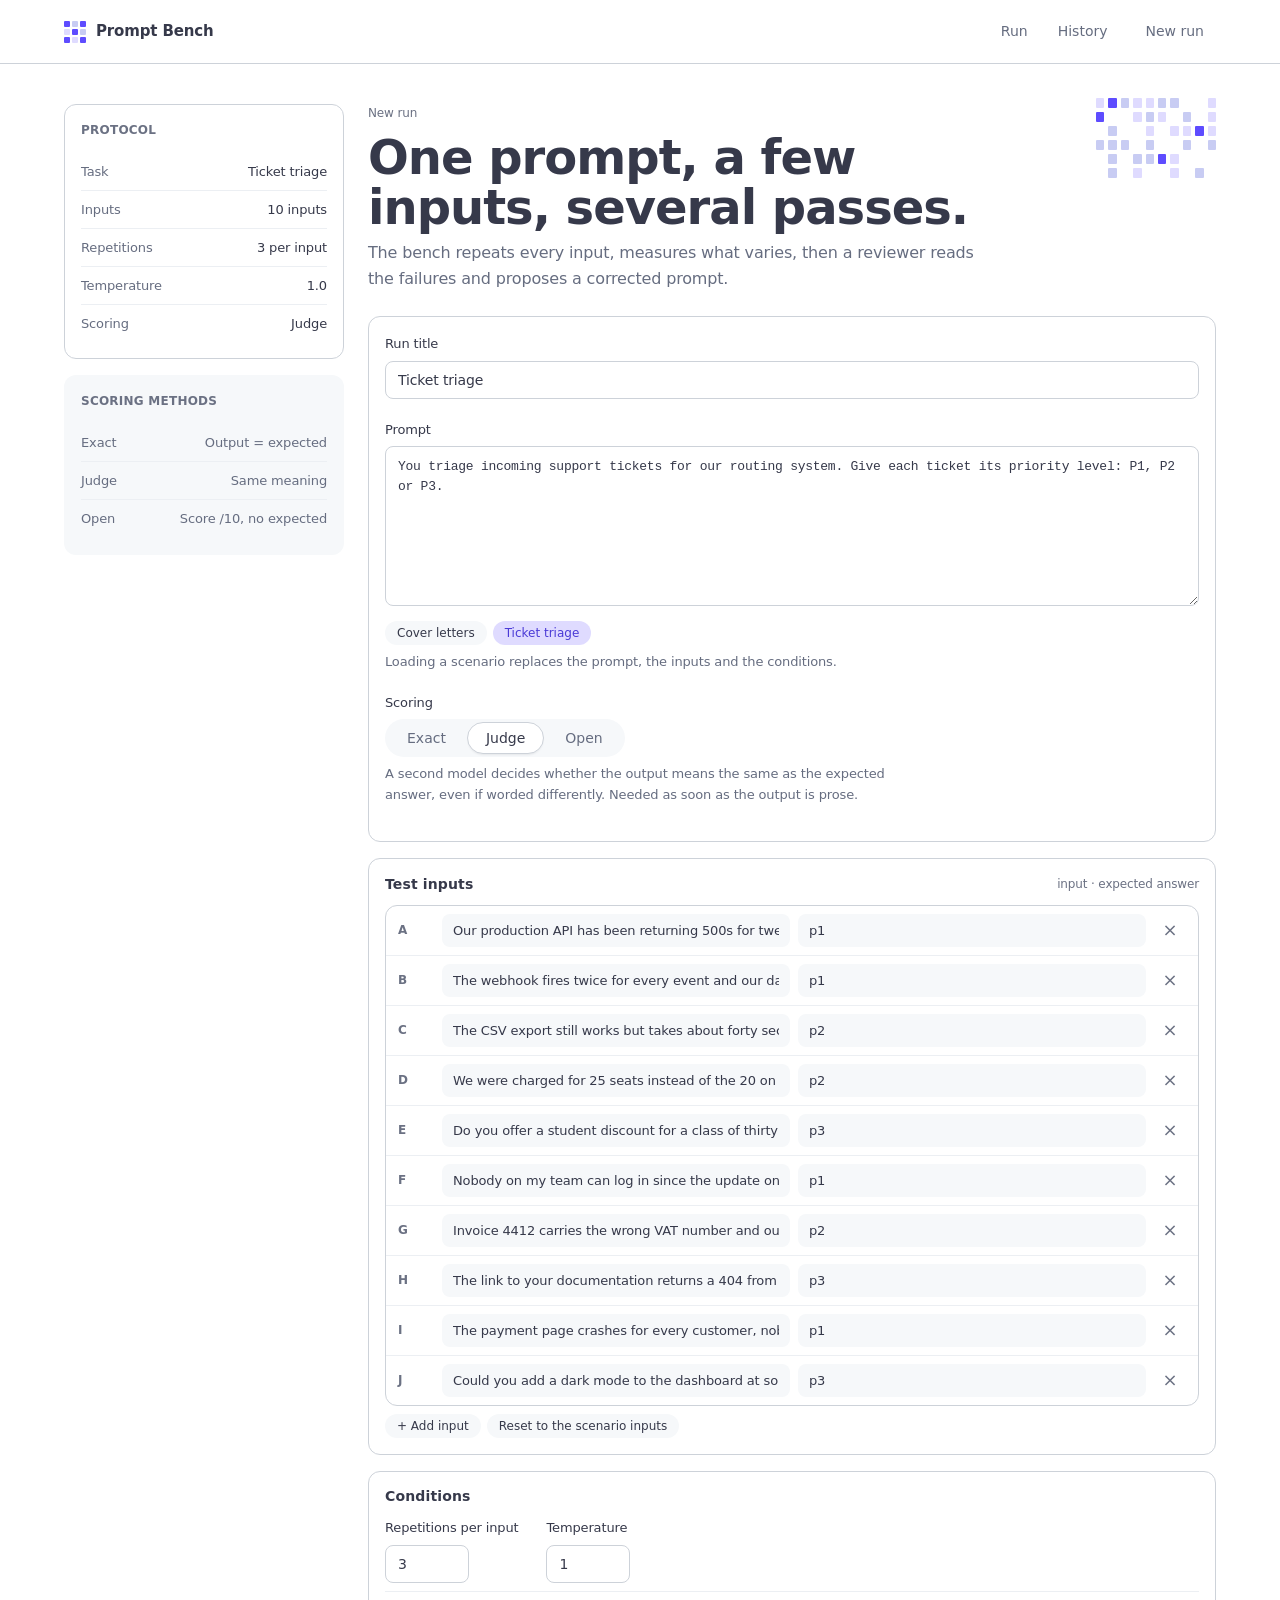
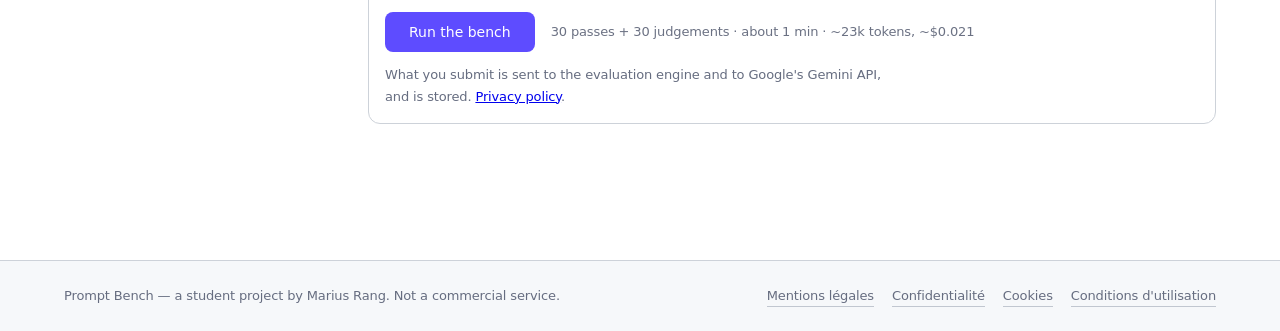
==== index.html @ 200b9bec "Add files via upload" ====
<!DOCTYPE html>
<html lang="en">
<head>
<meta charset="utf-8" />
<meta name="viewport" content="width=device-width, initial-scale=1" />
<title>Prompt Test Bench</title>
<meta name="description" content="A bench that runs one prompt over a test set, repeats every input, measures what varies, and proposes a corrected prompt." />
<style>
/* Polices auto-hebergees. Aucune requete vers un serveur tiers :
   charger une police depuis fonts.gstatic.com transmet l adresse IP
   du visiteur a Google, ce qui constitue un transfert de donnees
   personnelles sans base legale. Fichiers issus des paquets
   @fontsource (licence SIL Open Font License 1.1). */
@font-face{font-family:'Space Grotesk';font-style:normal;font-weight:500;font-display:swap;
  src:url('fonts/space-grotesk-latin-ext-500-normal.woff2') format('woff2');
  unicode-range:U+0100-02BA,U+02BD-02C5,U+02C7-02CC,U+02CE-02D7,U+02DD-02FF,U+0304,U+0308,U+0329,U+1D00-1DBF,U+1E00-1E9F,U+1EF2-1EFF,U+2020,U+20A0-20AB,U+20AD-20C0,U+2113,U+2C60-2C7F,U+A720-A7FF}
@font-face{font-family:'Space Grotesk';font-style:normal;font-weight:500;font-display:swap;
  src:url('fonts/space-grotesk-latin-500-normal.woff2') format('woff2');
  unicode-range:U+0000-00FF,U+0131,U+0152-0153,U+02BB-02BC,U+02C6,U+02DA,U+02DC,U+0304,U+0308,U+0329,U+2000-206F,U+20AC,U+2122,U+2191,U+2193,U+2212,U+2215,U+FEFF,U+FFFD}
@font-face{font-family:'Space Grotesk';font-style:normal;font-weight:600;font-display:swap;
  src:url('fonts/space-grotesk-latin-ext-600-normal.woff2') format('woff2');
  unicode-range:U+0100-02BA,U+02BD-02C5,U+02C7-02CC,U+02CE-02D7,U+02DD-02FF,U+0304,U+0308,U+0329,U+1D00-1DBF,U+1E00-1E9F,U+1EF2-1EFF,U+2020,U+20A0-20AB,U+20AD-20C0,U+2113,U+2C60-2C7F,U+A720-A7FF}
@font-face{font-family:'Space Grotesk';font-style:normal;font-weight:600;font-display:swap;
  src:url('fonts/space-grotesk-latin-600-normal.woff2') format('woff2');
  unicode-range:U+0000-00FF,U+0131,U+0152-0153,U+02BB-02BC,U+02C6,U+02DA,U+02DC,U+0304,U+0308,U+0329,U+2000-206F,U+20AC,U+2122,U+2191,U+2193,U+2212,U+2215,U+FEFF,U+FFFD}
@font-face{font-family:'Inter';font-style:normal;font-weight:400;font-display:swap;
  src:url('fonts/inter-latin-ext-400-normal.woff2') format('woff2');
  unicode-range:U+0100-02BA,U+02BD-02C5,U+02C7-02CC,U+02CE-02D7,U+02DD-02FF,U+0304,U+0308,U+0329,U+1D00-1DBF,U+1E00-1E9F,U+1EF2-1EFF,U+2020,U+20A0-20AB,U+20AD-20C0,U+2113,U+2C60-2C7F,U+A720-A7FF}
@font-face{font-family:'Inter';font-style:normal;font-weight:400;font-display:swap;
  src:url('fonts/inter-latin-400-normal.woff2') format('woff2');
  unicode-range:U+0000-00FF,U+0131,U+0152-0153,U+02BB-02BC,U+02C6,U+02DA,U+02DC,U+0304,U+0308,U+0329,U+2000-206F,U+20AC,U+2122,U+2191,U+2193,U+2212,U+2215,U+FEFF,U+FFFD}
@font-face{font-family:'Inter';font-style:normal;font-weight:500;font-display:swap;
  src:url('fonts/inter-latin-ext-500-normal.woff2') format('woff2');
  unicode-range:U+0100-02BA,U+02BD-02C5,U+02C7-02CC,U+02CE-02D7,U+02DD-02FF,U+0304,U+0308,U+0329,U+1D00-1DBF,U+1E00-1E9F,U+1EF2-1EFF,U+2020,U+20A0-20AB,U+20AD-20C0,U+2113,U+2C60-2C7F,U+A720-A7FF}
@font-face{font-family:'Inter';font-style:normal;font-weight:500;font-display:swap;
  src:url('fonts/inter-latin-500-normal.woff2') format('woff2');
  unicode-range:U+0000-00FF,U+0131,U+0152-0153,U+02BB-02BC,U+02C6,U+02DA,U+02DC,U+0304,U+0308,U+0329,U+2000-206F,U+20AC,U+2122,U+2191,U+2193,U+2212,U+2215,U+FEFF,U+FFFD}
@font-face{font-family:'Inter';font-style:normal;font-weight:600;font-display:swap;
  src:url('fonts/inter-latin-ext-600-normal.woff2') format('woff2');
  unicode-range:U+0100-02BA,U+02BD-02C5,U+02C7-02CC,U+02CE-02D7,U+02DD-02FF,U+0304,U+0308,U+0329,U+1D00-1DBF,U+1E00-1E9F,U+1EF2-1EFF,U+2020,U+20A0-20AB,U+20AD-20C0,U+2113,U+2C60-2C7F,U+A720-A7FF}
@font-face{font-family:'Inter';font-style:normal;font-weight:600;font-display:swap;
  src:url('fonts/inter-latin-600-normal.woff2') format('woff2');
  unicode-range:U+0000-00FF,U+0131,U+0152-0153,U+02BB-02BC,U+02C6,U+02DA,U+02DC,U+0304,U+0308,U+0329,U+2000-206F,U+20AC,U+2122,U+2191,U+2193,U+2212,U+2215,U+FEFF,U+FFFD}
@font-face{font-family:'IBM Plex Mono';font-style:normal;font-weight:400;font-display:swap;
  src:url('fonts/ibm-plex-mono-latin-ext-400-normal.woff2') format('woff2');
  unicode-range:U+0100-02BA,U+02BD-02C5,U+02C7-02CC,U+02CE-02D7,U+02DD-02FF,U+0304,U+0308,U+0329,U+1D00-1DBF,U+1E00-1E9F,U+1EF2-1EFF,U+2020,U+20A0-20AB,U+20AD-20C0,U+2113,U+2C60-2C7F,U+A720-A7FF}
@font-face{font-family:'IBM Plex Mono';font-style:normal;font-weight:400;font-display:swap;
  src:url('fonts/ibm-plex-mono-latin-400-normal.woff2') format('woff2');
  unicode-range:U+0000-00FF,U+0131,U+0152-0153,U+02BB-02BC,U+02C6,U+02DA,U+02DC,U+0304,U+0308,U+0329,U+2000-206F,U+20AC,U+2122,U+2191,U+2193,U+2212,U+2215,U+FEFF,U+FFFD}
@font-face{font-family:'IBM Plex Mono';font-style:normal;font-weight:500;font-display:swap;
  src:url('fonts/ibm-plex-mono-latin-ext-500-normal.woff2') format('woff2');
  unicode-range:U+0100-02BA,U+02BD-02C5,U+02C7-02CC,U+02CE-02D7,U+02DD-02FF,U+0304,U+0308,U+0329,U+1D00-1DBF,U+1E00-1E9F,U+1EF2-1EFF,U+2020,U+20A0-20AB,U+20AD-20C0,U+2113,U+2C60-2C7F,U+A720-A7FF}
@font-face{font-family:'IBM Plex Mono';font-style:normal;font-weight:500;font-display:swap;
  src:url('fonts/ibm-plex-mono-latin-500-normal.woff2') format('woff2');
  unicode-range:U+0000-00FF,U+0131,U+0152-0153,U+02BB-02BC,U+02C6,U+02DA,U+02DC,U+0304,U+0308,U+0329,U+2000-206F,U+20AC,U+2122,U+2191,U+2193,U+2212,U+2215,U+FEFF,U+FFFD}

:root{
  --canvas:#ffffff; --cloud:#f6f8fa; --frost:#eceff3;
  --ash:#cdd2d9; --mist:#c1c7d0;
  --fog:#6b7183; --steel:#6b7183; --slate:#666d80; --graphite:#36394a; --midnight:#272835; --onyx:#1a1b25;
  --violet:#5e4cff; --violet-ink:#4a3ad6; --lavender:#c8ccf3; --lilac:#dfdbff; --lilac-soft:#f0eeff;
  --ok:#1a7a43; --ok-bg:#e3f4ea; --warn:#8f5500; --warn-bg:#fdf1dc; --bad:#c62b2b; --bad-bg:#fbe5e5;
  --display:'Space Grotesk',ui-sans-serif,system-ui,sans-serif;
  --sans:'Inter',ui-sans-serif,system-ui,-apple-system,"Segoe UI",Roboto,sans-serif;
  --mono:'IBM Plex Mono',ui-monospace,SFMono-Regular,Menlo,monospace;
  --shadow-card:rgba(39,40,53,0.1) 0 0 0 1px;
  --shadow-elev:rgba(39,40,53,0.1) 0 0 0 1px, rgba(39,40,53,0.08) 0 24px 24px -12px, rgba(39,40,53,0.08) 0 12px 12px -6px, rgba(39,40,53,0.08) 0 6px 6px -3px, rgba(39,40,53,0.08) 0 2px 2px -1px;
}
*{box-sizing:border-box}
.skip{position:absolute;left:-9999px;top:0;z-index:100;background:var(--midnight);color:#fff;padding:10px 16px;border-radius:0 0 8px 0;font-size:14px}
.skip:focus{left:0}
:focus-visible{outline:2px solid var(--violet);outline-offset:2px;border-radius:4px}
input:focus-visible,textarea:focus-visible{outline:none}
html,body{margin:0;padding:0}
body{background:var(--canvas);color:var(--graphite);font-family:var(--sans);font-size:14px;line-height:1.63;letter-spacing:-.14px;-webkit-font-smoothing:antialiased}
button,input,textarea{font-family:inherit}
.mono{font-family:var(--mono);letter-spacing:-.02em}
.hidden{display:none !important}

/* ---------- nav ---------- */
.nav{position:sticky;top:0;z-index:10;background:var(--canvas);border-bottom:1px solid var(--ash);height:64px}
.nav-in{max-width:1200px;margin:0 auto;padding:0 24px;height:100%;display:flex;align-items:center;justify-content:space-between;gap:24px}
.brand{display:flex;align-items:center;gap:10px;font-weight:600;font-size:15px;color:var(--graphite);letter-spacing:-.01em}
.brand .bolt{width:22px;height:22px;display:grid;grid-template-columns:repeat(3,1fr);gap:2px}
.brand .bolt i{display:block;background:var(--violet);border-radius:1px}
.brand .bolt i:nth-child(2),.brand .bolt i:nth-child(6){background:var(--lavender)}
.brand .bolt i:nth-child(4),.brand .bolt i:nth-child(8){background:var(--lilac)}
.links{display:flex;align-items:center;gap:6px}
.links button{background:none;border:0;padding:8px 12px;border-radius:8px;font-size:14px;font-weight:500;color:var(--slate);cursor:pointer}
.links button:hover{color:var(--graphite);background:var(--cloud)}
.links button[aria-current="true"]{color:var(--graphite);background:var(--frost)}
.btn{border:0;border-radius:8px;padding:10px 16px;font-size:14px;font-weight:500;cursor:pointer;line-height:1.2;transition:background .12s}
.btn-dark{background:var(--midnight);color:#fff}
.btn-dark:hover{background:var(--onyx)}
.btn-violet{background:var(--violet);color:#fff;padding:12px 24px}
.btn-violet:hover{background:#4d3ce6}
.btn-violet:disabled{background:var(--lavender);cursor:not-allowed}
.btn-ghost{background:var(--canvas);color:var(--graphite);border:1px solid var(--ash)}
.btn-ghost:hover{border-color:var(--steel)}
.btn-text{background:none;border:0;padding:6px 8px;color:var(--violet-ink);font-weight:500;cursor:pointer;border-radius:8px;font-size:13px}
.btn-text:hover{background:var(--lilac)}

/* ---------- layout ---------- */
.wrap{max-width:1200px;margin:0 auto;padding:40px 24px 80px}
.grid{display:grid;grid-template-columns:280px 1fr;gap:24px;align-items:start}
@media(max-width:960px){.grid{grid-template-columns:1fr}}
.card{background:var(--canvas);border:1px solid var(--ash);border-radius:12px;padding:16px}
.card.soft{background:var(--cloud);border-color:transparent}
.card + .card{margin-top:16px}
.side{position:sticky;top:88px}
.side h4{font-size:12px;font-weight:600;letter-spacing:.02em;text-transform:uppercase;color:var(--steel);margin:0 0 12px}
.kv{display:flex;justify-content:space-between;gap:12px;padding:8px 0;border-top:1px solid var(--frost);font-size:13px}
.kv:first-of-type{border-top:0}
.kv .k{color:var(--slate)}
.kv .v{color:var(--graphite);font-weight:500;text-align:right;overflow-wrap:anywhere}
.badge{display:inline-flex;align-items:center;gap:6px;border-radius:999px;padding:4px 10px;font-size:12px;font-weight:500;background:var(--cloud);color:var(--graphite)}
.badge.violet{background:var(--lilac);color:var(--violet-ink)}
.badge.ok{background:var(--ok-bg);color:var(--ok)}
.badge.warn{background:var(--warn-bg);color:var(--warn)}
.badge.bad{background:var(--bad-bg);color:var(--bad)}
.badge i{width:6px;height:6px;border-radius:50%;background:currentColor}

/* ---------- headings ---------- */
.eyebrow{display:flex;align-items:center;justify-content:space-between;gap:16px;flex-wrap:wrap;margin-bottom:8px}
.eyebrow .lab{font-size:12px;color:var(--steel);letter-spacing:-.14px}
h1{font-family:var(--display);font-weight:600;font-size:48px;line-height:1.05;letter-spacing:-1px;color:var(--graphite);margin:0 0 8px;max-width:20ch}
h1.md{font-size:32px;line-height:1.2;letter-spacing:-.64px}
h2{font-family:var(--display);font-weight:500;font-size:24px;line-height:1.25;letter-spacing:-.48px;margin:0 0 4px;color:var(--graphite)}
h2.sh,h3{font-size:14px;font-weight:600;margin:0 0 4px;color:var(--graphite);letter-spacing:.01em}
.sub{color:var(--slate);font-size:16px;letter-spacing:-.16px;margin:0 0 24px;max-width:60ch}
.hero{position:relative;margin-bottom:24px}
.mosaic{position:absolute;right:0;top:-6px;width:120px;height:80px;display:grid;grid-template-columns:repeat(10,1fr);gap:4px}
.mosaic i{display:block;border-radius:1px}
@media(max-width:960px){.mosaic{display:none}}
@media(max-width:640px){h1{font-size:34px;letter-spacing:-.6px}}

/* ---------- cost ---------- */
.costhead{display:flex;align-items:baseline;gap:10px;margin-top:6px}
.costhead .v{font-family:var(--display);font-size:32px;font-weight:600;color:var(--graphite);letter-spacing:-.64px;line-height:1.1}
.costhead .t{font-size:13px;color:var(--steel)}
.cost .bar{display:flex;height:10px;border-radius:999px;overflow:hidden;background:var(--frost);margin:14px 0 12px}
.cost .bar i{display:block;height:100%}
.costleg{list-style:none;margin:0;padding:0;display:flex;gap:22px;flex-wrap:wrap}
.costleg li{display:flex;align-items:center;gap:8px;font-size:13px;color:var(--slate)}
.costleg .dot{width:8px;height:8px;border-radius:2px;flex:none}
.costleg b{color:var(--graphite);font-weight:500}
.proj{margin-top:16px;padding-top:16px;border-top:1px solid var(--frost);display:flex;align-items:center;gap:10px;flex-wrap:wrap;font-size:14px;color:var(--slate)}
.proj input[type=number]{width:132px}
.projout{margin-left:auto;text-align:right}
.projout .v{font-family:var(--display);font-size:26px;font-weight:500;color:var(--graphite);letter-spacing:-.52px;line-height:1.2}
.projout .d{font-size:12px;color:var(--steel);max-width:44ch}
@media(max-width:640px){.projout{margin-left:0;text-align:left}}

/* ---------- form ---------- */
label.f{display:block;font-size:13px;font-weight:500;color:var(--graphite);margin:0 0 6px}
.help{font-size:13px;color:var(--slate);margin:6px 0 0;max-width:62ch}
input[type=text],input[type=number],textarea{
  width:100%;background:var(--canvas);border:1px solid var(--ash);border-radius:8px;
  padding:10px 12px;font-size:14px;color:var(--graphite);letter-spacing:-.14px
}
input::placeholder,textarea::placeholder{color:var(--fog)}
input:focus,textarea:focus{outline:0;border-color:var(--violet);box-shadow:0 0 0 3px rgba(94,76,255,.2)}
textarea{min-height:160px;resize:vertical;line-height:1.55;font-family:var(--mono);font-size:13px;letter-spacing:-.02em}
input[type=number]{width:84px}
.f-row{margin-bottom:20px}
.chips{display:flex;gap:6px;margin-top:8px;flex-wrap:wrap}
.chips button{background:var(--cloud);border:0;border-radius:999px;padding:5px 12px;font-size:12px;font-weight:500;color:var(--graphite);cursor:pointer}
.chips button:hover{background:var(--frost)}
.chips button[aria-pressed="true"]{background:var(--lilac);color:var(--violet-ink)}
.toggle{display:inline-flex;background:var(--cloud);border-radius:999px;padding:3px;gap:2px}
.toggle button{background:none;border:1px solid transparent;border-radius:999px;padding:7px 18px;font-size:14px;font-weight:500;color:var(--slate);cursor:pointer}
.toggle button[aria-pressed="true"]{background:var(--canvas);color:var(--graphite);border-color:var(--ash);box-shadow:rgba(39,40,53,.08) 0 2px 2px -1px}
.cases{border:1px solid var(--ash);border-radius:12px;overflow:hidden}
.cr{display:grid;grid-template-columns:36px 1fr 1fr 36px;gap:8px;align-items:center;padding:8px 8px 8px 12px;border-top:1px solid var(--frost)}
.cr:first-child{border-top:0}
.cr.libre{grid-template-columns:36px 1fr 36px}
.cr.libre .out{display:none}
.cr .l{font-size:12px;font-weight:600;color:var(--steel)}
.cr input{border-color:transparent;background:var(--cloud);padding:8px 10px;font-size:13px}
.cr input:focus{background:var(--canvas)}
.cr .x{background:none;border:0;color:var(--fog);cursor:pointer;font-size:18px;line-height:1;border-radius:8px;width:32px;height:32px}
.cr .x:hover{color:var(--bad);background:var(--bad-bg)}
.cases-empty{padding:14px 12px;color:var(--fog);font-size:13px}
.inline{display:flex;gap:28px;flex-wrap:wrap;align-items:flex-end}
.launch{display:flex;align-items:center;gap:16px;flex-wrap:wrap;margin-top:8px;padding-top:20px;border-top:1px solid var(--frost)}
.est{font-size:13px;color:var(--steel)}
.err{margin-top:12px;padding:10px 12px;border-radius:8px;background:var(--bad-bg);color:var(--bad);font-size:13px}

/* ---------- running ---------- */
.phases{margin:16px 0 0;padding:0;list-style:none}
.phases li{display:flex;align-items:center;gap:12px;padding:10px 0;border-top:1px solid var(--frost);color:var(--fog);font-size:14px}
.phases li:first-child{border-top:0}
.phases li i{width:8px;height:8px;border-radius:50%;background:var(--ash);flex-shrink:0}
.phases li.on{color:var(--graphite)}
.phases li.on i{background:var(--violet);animation:p 1.2s ease-in-out infinite}
.phases li.done{color:var(--slate)}
.phases li.done i{background:var(--ok)}
@keyframes p{0%,100%{opacity:.3}50%{opacity:1}}
@media(prefers-reduced-motion:reduce){.phases li.on i{animation:none}}

/* ---------- results ---------- */
.stats{display:grid;grid-template-columns:repeat(auto-fit,minmax(150px,1fr));gap:12px;margin-bottom:24px}
.stat{background:var(--cloud);border-radius:12px;padding:14px 16px}
.stat .k{font-size:12px;color:var(--steel)}
.stat .v{font-family:var(--display);font-weight:600;font-size:32px;line-height:1.1;letter-spacing:-.64px;margin-top:4px}
.stat .v small{font-size:14px;font-weight:500;color:var(--steel);letter-spacing:0;margin-left:2px}
.stat.ok .v{color:var(--ok)} .stat.warn .v{color:var(--warn)} .stat.bad .v{color:var(--bad)}
table{width:100%;border-collapse:collapse}
thead th{text-align:left;font-size:12px;font-weight:500;color:var(--steel);padding:0 12px 10px 0;border-bottom:1px solid var(--ash)}
thead th.r{text-align:right;padding:0 0 10px 18px;white-space:nowrap}
tbody td{padding:12px 12px 12px 0;border-bottom:1px solid var(--frost);vertical-align:top;font-size:14px}
tbody td.r{text-align:right;padding-right:0;white-space:nowrap}
tbody tr.row{cursor:pointer}
tbody tr.row:hover td{background:var(--cloud)}
tbody tr.row.open td{background:var(--lilac-soft)}
td.l{width:40px;font-size:12px;font-weight:600;color:var(--steel);padding-top:15px}
tr.open td.l{color:var(--violet-ink)}
td.q{overflow-wrap:anywhere}
td.q .att{font-size:12px;color:var(--steel);margin-top:2px}
td.q .att b{font-weight:500;color:var(--slate)}
.strip{display:inline-flex;gap:3px;vertical-align:middle;margin-left:10px}
.strip i{width:8px;height:16px;border-radius:2px;background:var(--ash)}
.strip i.ok{background:var(--ok)} .strip i.ko{background:var(--bad)}
tr.det td{background:var(--cloud);padding:12px 16px 14px 40px;border-bottom:1px solid var(--frost)}
tr.det .lab{display:block;font-size:12px;color:var(--steel);margin:8px 0 6px}
tr.det ul{margin:0;padding:0;list-style:none}
tr.det li{padding:5px 0;font-size:13px;overflow-wrap:anywhere;color:var(--graphite)}
tr.det li.out{white-space:pre-wrap;background:var(--canvas);border:1px solid var(--ash);border-radius:8px;padding:10px 12px;margin-bottom:8px;max-height:230px;overflow:auto;line-height:1.55}
tr.det li .sc{display:inline-block;min-width:38px;color:var(--steel)}
.two{display:grid;grid-template-columns:1fr 1fr;gap:16px;margin-top:24px}
@media(max-width:800px){.two{grid-template-columns:1fr}}
.obs{font-size:16px;line-height:1.5;letter-spacing:-.16px;color:var(--graphite);margin:8px 0 0}
.lit{margin:8px 0 0;padding:0;list-style:none}
.lit li{display:flex;justify-content:space-between;gap:12px;padding:9px 0;border-top:1px solid var(--frost);font-size:13px}
.lit li:first-child{border-top:0}
.lit .n{color:var(--steel);font-weight:600;margin-right:8px;font-size:12px}

/* correction */
.corr{margin-top:24px}
.corr .cols{display:grid;grid-template-columns:1.15fr 1fr;gap:16px;margin-top:12px}
@media(max-width:800px){.corr .cols{grid-template-columns:1fr}}
.term{background:var(--onyx);border-radius:12px;padding:16px;font-family:var(--mono);font-size:12.5px;line-height:1.6;letter-spacing:-.02em;color:#d5d9e2;white-space:pre-wrap;overflow-wrap:anywhere;max-height:380px;overflow:auto;margin:0}
.term-h{display:flex;align-items:center;gap:6px;margin-bottom:10px}
.term-h i{width:10px;height:10px;border-radius:50%;background:#3a3d4d}
.term-h span{margin-left:auto;font-size:11px;color:var(--steel);font-family:var(--sans)}
.probs{margin:8px 0 0;padding:0;list-style:none}
.probs li{padding:10px 0;border-top:1px solid var(--frost);font-size:13px}
.probs li:first-child{border-top:0}
.probs li .n{display:inline-block;background:var(--warn-bg);color:var(--warn);font-size:11px;font-weight:600;border-radius:999px;padding:2px 8px;margin-right:8px}
.probs li .why{display:block;color:var(--slate);margin-top:3px}
.chg{margin:8px 0 0;padding:0;list-style:none}
.chg li{padding:10px 0;border-top:1px solid var(--frost);font-size:13px}
.chg li:first-child{border-top:0}
.chg li b{display:block;font-weight:600;color:var(--graphite)}
.chg li span{color:var(--slate)}
.acts{display:flex;gap:8px;flex-wrap:wrap;margin-top:16px}

/* archives */
.track{height:8px;border-radius:999px;background:var(--frost);overflow:hidden;min-width:120px}
.fill{height:100%;background:var(--ok);border-radius:999px}
.fill.warn{background:var(--warn)} .fill.bad{background:var(--bad)}
.empty{padding:30px 0;color:var(--slate);font-size:15px}
/* ---------- pied de page ---------- */
.foot{border-top:1px solid var(--ash);background:var(--cloud);margin-top:56px}
.foot-in{max-width:1200px;margin:0 auto;padding:24px;display:flex;justify-content:space-between;
  align-items:center;gap:16px;flex-wrap:wrap;font-size:13px;color:var(--slate)}
.foot-in p{margin:0}
.foot-in nav{display:flex;gap:18px;flex-wrap:wrap}
.foot-in a{color:var(--slate);text-decoration:none;border-bottom:1px solid var(--mist)}
.foot-in a:hover{color:var(--graphite);border-bottom-color:var(--graphite)}
@media(max-width:760px){.foot-in{flex-direction:column;align-items:flex-start;padding:20px 16px}}

/* ---------- telephone ----------
   En dessous de 760px : le contenu passe avant le protocole, les tableaux
   deviennent des cartes empilees. Sans ca la page force sa largeur a celle
   du tableau le plus large et le navigateur dezoome tout. */
@media(max-width:760px){
  .wrap{padding:24px 16px 64px}
  h1{font-size:32px;letter-spacing:-.6px}
  h1.md{font-size:26px;letter-spacing:-.5px}
  .sub{font-size:15px}

  .nav{height:auto}
  .nav-in{padding:10px 16px;gap:8px}
  .brand{font-size:14px;gap:8px;white-space:nowrap}
  .brand .bolt{width:18px;height:18px}
  .links{gap:0}
  .links button{padding:7px 9px;font-size:13px;white-space:nowrap}
  .links .btn{padding:8px 12px;font-size:13px;margin-left:4px}

  .grid{display:flex;flex-direction:column}
  .side{position:static;order:2;margin-top:20px}

  .card{padding:14px}
  .cr{grid-template-columns:22px 1fr 28px;row-gap:6px}
  .cr .out{grid-column:2/3;grid-row:2}
  .cr.libre .out{display:none}
  .proj{align-items:flex-start}
  .projout{margin-left:0;text-align:left}
  .projout .d{max-width:none}
  .costleg{gap:8px 16px}

  /* tableaux en cartes */
  table,tbody,tr,td{display:block}
  thead{display:none}
  tbody td{padding:0;border:0;white-space:normal}
  tbody tr.row{display:flex;flex-wrap:wrap;align-items:center;gap:8px 12px;
    padding:14px 2px;border-top:1px solid var(--frost)}
  tbody tr.row:first-child{border-top:0}
  tbody tr.row:hover td,tbody tr.row.open td{background:none}
  tbody tr.row.open{background:var(--lilac-soft);border-radius:8px}
  td.l{order:1;font-weight:600;color:var(--steel);font-size:12px}
  td.q{order:2;flex:1 1 100%;font-size:13.5px}
  td.sc{order:1}
  td.pass,td.score,td.pr{order:3}
  /* les en-tetes de colonne disparaissent : on reetiquette les nombres nus */
  td.score::before{content:'score ';font-size:12px;color:var(--steel);font-weight:400}
  td.uns::before{content:'unstable ';font-size:12px;color:var(--steel)}
  td.stab,td.cost{order:3;margin-left:auto}
  td.uns{order:3}
  td.bar{display:none}
  tr.det td{padding:10px 12px 12px;border-bottom:0}
  tr.det li.out{max-height:260px;font-size:12.5px}
}
</style>
</head>
<body>

<a class="skip" href="#main">Skip to content</a>

<nav class="nav" aria-label="Main"><div class="nav-in">
  <div class="brand"><span class="bolt" aria-hidden="true"><i></i><i></i><i></i><i></i><i></i><i></i><i></i><i></i><i></i></span>Prompt Bench</div>
  <div class="links">
    <button id="n-essai" aria-current="true">Run</button>
    <button id="n-arch" aria-current="false">History</button>
    <button class="btn btn-dark" id="n-new" style="margin-left:8px">New run</button>
  </div>
</div></nav>

<div class="wrap"><div class="grid">

  <!-- ===== sidebar ===== -->
  <aside class="side">
    <div class="card">
      <h4>Protocol</h4>
      <div class="kv"><span class="k">Task</span><span class="v" id="s-tache">—</span></div>
      <div class="kv"><span class="k">Inputs</span><span class="v" id="s-jeu">—</span></div>
      <div class="kv"><span class="k">Repetitions</span><span class="v" id="s-rep">—</span></div>
      <div class="kv"><span class="k">Temperature</span><span class="v" id="s-temp">—</span></div>
      <div class="kv"><span class="k">Scoring</span><span class="v" id="s-mode">—</span></div>
      <div id="stamp" class="hidden" style="margin-top:12px"></div>
    </div>
    <div class="card soft">
      <h4>Scoring methods</h4>
      <div class="kv"><span class="k">Exact</span><span class="v" style="font-weight:400;color:var(--slate)">Output = expected</span></div>
      <div class="kv"><span class="k">Judge</span><span class="v" style="font-weight:400;color:var(--slate)">Same meaning</span></div>
      <div class="kv"><span class="k">Open</span><span class="v" style="font-weight:400;color:var(--slate)">Score /10, no expected</span></div>
    </div>
  </aside>

  <!-- ===== main ===== -->
  <main>

    <!-- FORM -->
    <div id="v-form">
      <div class="hero">
        <div class="mosaic" id="mosaic" aria-hidden="true"></div>
        <div class="eyebrow"><span class="lab">New run</span></div>
        <h1>One prompt, a few inputs, several passes.</h1>
        <p class="sub">The bench repeats every input, measures what varies, then a reviewer reads the failures and proposes a corrected prompt.</p>
      </div>

      <div class="card">
        <div class="f-row">
          <label class="f" for="nom">Run title</label>
          <input type="text" id="nom" placeholder="e.g. Support ticket classification" />
        </div>
        <div class="f-row">
          <label class="f" for="prompt">Prompt</label>
          <textarea id="prompt" placeholder="The prompt under test. It is sent as the system instruction."></textarea>
          <div class="chips">
            <button data-scen="letter" aria-pressed="true">Cover letters</button>
            <button data-scen="tickets" aria-pressed="false">Ticket triage</button>
          </div>
          <p class="help">Loading a scenario replaces the prompt, the inputs and the conditions.</p>
        </div>
        <div class="f-row">
          <label class="f">Scoring</label>
          <div class="toggle" role="group">
            <button data-mode="exact" aria-pressed="true">Exact</button>
            <button data-mode="juge" aria-pressed="false">Judge</button>
            <button data-mode="libre" aria-pressed="false">Open</button>
          </div>
          <p class="help" id="help"></p>
        </div>
      </div>

      <div class="card">
        <div class="eyebrow" style="margin-bottom:10px"><h2 class="sh" style="margin:0">Test inputs</h2><span class="lab" id="cas-sub"></span></div>
        <div class="cases" id="cases"></div>
        <div class="chips">
          <button id="add">+ Add input</button>
          <button id="load-demo">Reset to the scenario inputs</button>
        </div>
      </div>

      <div class="card">
        <h2 class="sh" style="margin-bottom:12px">Conditions</h2>
        <div class="inline">
          <div><label class="f" for="rep">Repetitions per input</label><input type="number" id="rep" min="1" max="5" value="3" /></div>
          <div><label class="f" for="temp">Temperature</label><input type="number" id="temp" min="0" max="1" step="0.1" value="1" /></div>
        </div>
        <div class="launch">
          <button class="btn btn-violet" id="run">Run the bench</button>
          <span class="est" id="est" aria-live="polite"></span>
        </div>
        <p class="help" style="margin-top:12px">What you submit is sent to the evaluation engine and to Google's Gemini API, and is stored. <a href="confidentialite.html">Privacy policy</a>.</p>
        <div class="err hidden" id="err" role="alert"></div>
      </div>
    </div>

    <!-- RUNNING -->
    <div id="v-run" class="hidden">
      <div class="eyebrow"><span class="lab" id="run-no">Running</span><span class="lab mono" id="elapsed" aria-live="polite"></span></div>
      <h1 class="md" id="run-title"></h1>
      <p class="sub">Passes are running on the engine. This page polls the API every three seconds.</p>
      <div class="card" style="max-width:520px">
        <ul class="phases">
          <li id="ph1"><i></i>Sending to the engine</li>
          <li id="ph2"><i></i>Passes on the model</li>
          <li id="ph3"><i></i>Scoring the outputs</li>
          <li id="ph4"><i></i>Reviewer reading the results</li>
        </ul>
      </div>
    </div>

    <!-- RESULTS -->
    <div id="v-res" class="hidden">
      <div class="eyebrow">
        <span class="lab" id="r-no"></span>
        <button class="btn btn-ghost" id="r-rerun">Run again</button>
      </div>
      <h1 class="md" id="r-title"></h1>
      <p class="sub" id="r-sub"></p>

      <div class="stats" id="stats"></div>

      <div class="card cost hidden" id="cost">
        <div class="eyebrow"><h2 class="sh" style="margin:0">What this run cost</h2><span class="lab" id="tarif"></span></div>
        <div class="costhead"><span class="v" id="cost-v"></span><span class="t" id="cost-t"></span></div>
        <div class="bar" id="costbar"></div>
        <ul class="costleg" id="costleg"></ul>
        <div class="proj">
          <span>In production, at</span>
          <input type="number" id="vol" value="1000000" min="0" step="100000" />
          <span>calls per month, this prompt costs</span>
          <div class="projout" id="projout"></div>
        </div>
      </div>

      <div class="card">
        <table>
          <thead><tr><th></th><th>Input</th><th class="r">Passes</th><th class="r" id="th-score">Score</th><th class="r">Stability</th></tr></thead>
          <tbody id="rows"></tbody>
        </table>
      </div>

      <div class="two">
        <div class="card"><h2 class="sh">Observation</h2><p class="obs" id="obs"></p></div>
        <div class="card"><h2 class="sh" id="lit-h">Disputed cases</h2><ul class="lit" id="lit"></ul></div>
      </div>

      <div class="card corr hidden" id="corr">
        <div class="eyebrow"><h2 class="sh" style="margin:0">Reviewer's suggested fix</h2><span class="badge violet" id="conf"></span></div>
        <ul class="probs" id="probs"></ul>
        <div class="cols">
          <div>
            <div class="term-h"><i></i><i></i><i></i><span>corrected prompt</span></div>
            <pre class="term" id="pc"></pre>
          </div>
          <div><h2 class="sh">What changes, and why</h2><ul class="chg" id="chg"></ul></div>
        </div>
        <div class="acts">
          <button class="btn btn-violet" id="apply">Apply and run again</button>
          <button class="btn btn-ghost" id="copy">Copy prompt</button>
        </div>
      </div>
    </div>

    <!-- ARCHIVES -->
    <div id="v-arch" class="hidden">
      <div class="eyebrow"><span class="lab">History</span></div>
      <h1 class="md">Previous runs</h1>
      <p class="sub">Click a run to reopen its results and diagnosis.</p>
      <div class="card">
        <table>
          <thead><tr><th>#</th><th>Title</th><th>Scoring</th><th class="r">Pass rate</th><th></th><th class="r">Unstable</th><th class="r">Cost</th></tr></thead>
          <tbody id="arch"></tbody>
        </table>
        <p class="empty hidden" id="arch-empty">No completed run yet.</p>
      </div>
    </div>

  </main>
</div></div>

<footer class="foot">
  <div class="foot-in">
    <p>Prompt Bench — a student project by Marius Rang. Not a commercial service.</p>
    <nav aria-label="Legal">
      <a href="mentions-legales.html">Mentions légales</a>
      <a href="confidentialite.html">Confidentialité</a>
      <a href="cookies.html">Cookies</a>
      <a href="conditions.html">Conditions d'utilisation</a>
    </nav>
  </div>
</footer>

<script>
const API = 'https://mariusrang.app.n8n.cloud/webhook';
const $ = id => document.getElementById(id);
const L = 'ABCDEFGHIJKLMNOPQRSTUVWXYZ';

const SCENARIOS = {
  letter:{
    nom:"Cover letter — my current prompt",
    mode:'libre',
    temp:1,
    rep:3,
    texte:"You write cover letters for my internship applications. The offer is given as input.\n\nABOUT ME\nMarius Rang. Bachelor in Artificial Intelligence, Data Analysis and Management Sciences, CentraleSupelec and ESSEC, 2024 to 2028.\nCoursework: linear algebra, probability, machine learning, data analysis, microeconomics, cost analysis.\n\nPrime Analytics, AI Engineer intern, April to August 2026:\n- Built a Model Context Protocol server in Python integrating Alteryx Server into an agentic AI setup, with Claude as the orchestration layer: natural language queries trigger workflows, monitor execution and return structured results.\n- Built a data quality pipeline, Alteryx workflows writing anomalies to Supabase, queryable by Claude in real time.\n- Refactored an AI prompting macro in Python and built a multi-document extraction tool for PDF, contracts and presentations to cut token costs.\n- Built compliance workflows for banking and insurance: AMF threshold detection across 50,000 positions, automated PDF reports.\n- Presented the MCP solution to Alteryx, the software vendor, on 29 July 2026.\n\nPersonal project, 2026: a prompt evaluation bench built on n8n. Repeated runs of a prompt over a test set, LLM-as-judge scoring, automated prompt review. Public repo and live demo.\nCentraleSupelec, AUTOMATANTS AI association, 2024 to now: neural network projects, AI education initiatives.\nTrinity Agency, event host, 2025 to now: guest reception at corporate events.\n\nLanguages: French native, English fluent, Spanish intermediate.\nTools: Python (pandas, numpy, scikit-learn, tensorflow, pytorch), SQL, Alteryx, Claude and OpenAI APIs, MCP, Supabase, Streamlit, n8n, LaTeX, GitLab.\n\nRULES\n1. Between 220 and 260 words.\n2. Four paragraphs: why this company, what I bring, one concrete proof taken from the experience above, a closing line proposing a call.\n3. Write in the language the offer is written in.\n4. Never claim a skill, a diploma level or an experience that is not listed above. If the offer requires something I do not have, say how I would ramp up instead of implying I already have it.\n5. No filler opening such as \"I am writing to apply\". Open on something specific to the company or the role.\n6. Plain, direct tone. No superlatives, no enthusiasm padding.",
    cas:[
      ["AI Solutions Engineer intern, AI scale-up, 6 months from January. You run technical demos for enterprise prospects, answer their architecture questions and push back on unrealistic asks.",""],
      ["Alternance avant-vente, editeur SaaS B2B, 12 mois a partir de septembre. Vous accompagnez les commerciaux sur la qualification technique et les preuves de concept.",""],
      ["Data Scientist intern, retail bank. Python and scikit-learn required, exposure to regulatory reporting valued. Open to final-year students only (M2 or equivalent).",""],
      ["Technical Account Manager intern, LATAM region. Daily client calls in Spanish, written reporting in English. You own a portfolio of mid-market accounts.",""],
      ["Growth marketing intern, 8-person startup. Content, outbound and analytics. Full autonomy expected from day one, no onboarding, no manager.",""],
      ["Intern at a workflow automation vendor. You build customer-facing demos and write integration guides. Experience with n8n or Zapier is a plus.",""]
    ]
  },
  tickets:{
    nom:"Ticket triage",
    mode:'juge',
    temp:1,
    rep:3,
    texte:"You triage incoming support tickets for our routing system. Give each ticket its priority level: P1, P2 or P3.",
    cas:[
      ["Our production API has been returning 500s for twenty minutes. Every customer request is failing.","p1"],
      ["The webhook fires twice for every event and our database is filling up with duplicate rows.","p1"],
      ["The CSV export still works but takes about forty seconds instead of five.","p2"],
      ["We were charged for 25 seats instead of the 20 on our contract, roughly 200 euros too much.","p2"],
      ["Do you offer a student discount for a class of thirty people?","p3"],
      ["Nobody on my team can log in since the update on Monday. We are completely blocked.","p1"],
      ["Invoice 4412 carries the wrong VAT number and our accountant has rejected it.","p2"],
      ["The link to your documentation returns a 404 from the pricing page.","p3"],
      ["The payment page crashes for every customer, nobody can subscribe right now.","p1"],
      ["Could you add a dark mode to the dashboard at some point?","p3"]
    ]
  }
};
let scenario = 'tickets';
const HELP = {
  exact:"The output must equal the expected answer, after lowercasing and trimming final punctuation. Free and instant; a correct answer wrapped in a sentence counts as a failure.",
  juge:"A second model decides whether the output means the same as the expected answer, even if worded differently. Needed as soon as the output is prose.",
  libre:"No expected answer. The judge scores each output out of 10 against the prompt itself: format respected, request addressed, nothing invented."
};
const MODE_LABEL = { exact:'Exact', juge:'Judge', libre:'Open' };

let mode='exact', poll=null, timer=null, t0=0, current=null;

/* mosaic ornament */
(function(){ const cols=['#5e4cff','#c8ccf3','#dfdbff','transparent','transparent']; let h='';
  for(let i=0;i<60;i++){ h+='<i style="background:'+cols[Math.floor(Math.random()*cols.length)]+'"></i>'; } $('mosaic').innerHTML=h; })();

/* ---------- cost model ----------
   Memes constantes que le moteur n8n, calibrees sur l execution 581 :
   4.3 caracteres par token pour le texte envoye, 345 tokens pour le
   systemMessage du juge, 675 pour celui du reviseur. La longueur des
   sorties, elle, ne peut pas etre connue avant de lancer : on pose une
   hypothese de SORTIE_TYPE tokens par reponse, et l ecran le dit. */
const TARIF={modele:'gemini-3-flash-preview',in:.50,out:3};
const R_IN=4.3, SYS_JUGE=345, SYS_REV=675, SORTIE_TYPE=300, VERDICT_TYPE=40;
const tk=s=>Math.round(String(s||'').length/R_IN);
const usd=(i,o)=>(i*TARIF.in+o*TARIF.out)/1e6;
const money=v=>v==null?'—':(v>=1000?'$'+Math.round(v).toLocaleString('en-US'):v>=1?'$'+v.toFixed(2):v>=.01?'$'+v.toFixed(3):'$'+v.toFixed(4));
const ktok=v=>v==null?'—':(v>=1000?Math.round(v/1000)+'k':String(v));
function estimerCampagne(prompt,cas,rep,m){
  const n=cas.length*rep; if(!n) return null;
  const p=tk(prompt), entrees=cas.reduce((a,c)=>a+tk(c.entree),0)*rep;
  // Sans reponse attendue (mode Open), la sortie est du texte libre : ~300 tokens.
  // Avec une reponse attendue, la tache appelle une reponse courte : ~60 tokens,
  // ce qu un prompt non contraint produit typiquement en ajoutant une justification.
  const sortieType = m==='libre' ? SORTIE_TYPE : 60;
  const execIn=p*n+entrees, execOut=sortieType*n;
  const juge=m!=='exact';
  const jugeIn=juge?n*(SYS_JUGE+p)+entrees+execOut:0;
  const jugeOut=juge?n*VERDICT_TYPE:0;
  return {tin:execIn+jugeIn+SYS_REV+p+3400, tout:execOut+jugeOut+900};
}

/* ---------- sidebar ---------- */
function sideFromForm(){
  const n=readCases().length;
  $('s-tache').textContent=$('nom').value.trim()||'—';
  $('s-jeu').textContent=n?n+' input'+(n>1?'s':''):'—';
  $('s-rep').textContent=$('rep').value+' per input';
  $('s-temp').textContent=Number($('temp').value).toFixed(1);
  $('s-mode').textContent=MODE_LABEL[mode];
  $('stamp').classList.add('hidden');
}
function sideFromCampaign(c, ok){
  $('s-tache').textContent=c.nom;
  $('s-jeu').textContent=c.nbCas+' input'+(c.nbCas>1?'s':'');
  $('s-rep').textContent=c.repetitions+' per input';
  $('s-temp').textContent=c.temperature!=null?Number(c.temperature).toFixed(1):'—';
  $('s-mode').textContent=MODE_LABEL[c.mode]||c.mode;
  const d=c.date?new Date(c.date):new Date();
  const ds=d.toLocaleDateString('en-GB',{day:'numeric',month:'short'});
  $('stamp').innerHTML='<span class="badge '+(ok?'ok':'bad')+'"><i></i>'+(ok?'Validated':'Needs work')+' · '+ds+'</span>';
  $('stamp').classList.remove('hidden');
}

/* ---------- form ---------- */
function setMode(m){
  mode=m;
  document.querySelectorAll('.toggle button').forEach(b=>b.setAttribute('aria-pressed',String(b.dataset.mode===m)));
  $('help').textContent=HELP[m];
  document.querySelectorAll('.cr').forEach(r=>r.classList.toggle('libre',m==='libre'));
  $('cas-sub').textContent=m==='libre'?'input only':'input · expected answer';
  estimate();
}
function caseRow(entree='',attendu=''){
  const d=document.createElement('div'); d.className='cr'+(mode==='libre'?' libre':'');
  d.innerHTML='<span class="l" aria-hidden="true"></span><input type="text" class="in" placeholder="Input sent to the model" aria-label="Input sent to the model" /><input type="text" class="out" placeholder="Expected answer" aria-label="Expected answer" /><button class="x" type="button" aria-label="Remove this input">×</button>';
  d.querySelector('.in').value=entree; d.querySelector('.out').value=attendu;
  d.querySelector('.x').onclick=()=>{ d.remove(); letters(); estimate(); };
  d.querySelectorAll('input').forEach(i=>i.oninput=estimate);
  return d;
}
function letters(){ [...$('cases').querySelectorAll('.cr .l')].forEach((s,i)=>s.textContent=L[i]||i+1); }
function readCases(){ return [...$('cases').querySelectorAll('.cr')].map(r=>({entree:r.querySelector('.in').value.trim(),attendu:r.querySelector('.out').value.trim()})).filter(c=>c.entree); }
function loadInputs(){ const s=SCENARIOS[scenario]; $('cases').innerHTML=''; s.cas.forEach(([a,b])=>$('cases').appendChild(caseRow(a,b))); letters(); estimate(); }
function loadScenario(k){
  scenario=k; const s=SCENARIOS[k];
  $('prompt').value=s.texte; $('nom').value=s.nom;
  $('rep').value=s.rep; $('temp').value=s.temp;
  document.querySelectorAll('.chips button[data-scen]').forEach(b=>b.setAttribute('aria-pressed',String(b.dataset.scen===k)));
  setMode(s.mode); loadInputs();
}
function estimate(){
  const cas=readCases(); const rep=Number($('rep').value||1); const n=cas.length*rep;
  const k=mode==='exact'?1.2:2.4;
  if(!n){ $('est').textContent='Add at least one input'; }
  else{
    const e=estimerCampagne($('prompt').value,cas,rep,mode);
    $('est').textContent=n+' pass'+(n>1?'es':'')+(mode!=='exact'?' + '+n+' judgements':'')
      +' · about '+Math.max(1,Math.round(n*k/60))+' min'
      +' · ~'+ktok(e.tin+e.tout)+' tokens, ~'+money(usd(e.tin,e.tout));
  }
  $('run').disabled=n===0; sideFromForm();
}

/* ---------- views ---------- */
function view(w){
  ['form','run','res','arch'].forEach(v=>$('v-'+v).classList.toggle('hidden',v!==w));
  $('n-essai').setAttribute('aria-current',String(w==='res'||w==='run'));
  $('n-arch').setAttribute('aria-current',String(w==='arch'));
  if(w==='form') sideFromForm(); if(w==='arch') archives();
  window.scrollTo({top:0,behavior:'smooth'});
}

/* ---------- run ---------- */
async function run(customPrompt, customNom){
  const cas=readCases(); const prompt=(customPrompt??$('prompt').value).trim(); const nom=(customNom??$('nom').value).trim()||'Untitled run';
  $('err').classList.add('hidden');
  if(!prompt) return fail("Write a prompt before running.");
  if(!cas.length) return fail("Add at least one input.");
  if(mode!=='libre'&&cas.some(c=>!c.attendu)) return fail("With "+MODE_LABEL[mode]+" scoring, every input needs an expected answer. Switch to Open to test without one.");
  view('run'); $('run-title').textContent=nom; $('run-no').textContent='Running'; phase(1); t0=Date.now();
  clearInterval(timer); timer=setInterval(()=>$('elapsed').textContent=Math.round((Date.now()-t0)/1000)+' s',1000);
  try{
    const r=await fetch(API+'/eval-run',{method:'POST',headers:{'Content-Type':'application/json'},body:JSON.stringify({nom,prompt,mode,repetitions:Number($('rep').value),temperature:Number($('temp').value),cas})});
    const d=await r.json(); if(!r.ok||!d.campagneId) throw new Error(d.erreur||'the engine rejected the request.');
    $('run-no').textContent='Run #'+shortId(d.campagneId); phase(2); watch(d.campagneId,d.nbAppels);
  }catch(e){ view('form'); fail("Could not reach the engine — "+e.message); }
}
function fail(m){ $('err').textContent=m; $('err').classList.remove('hidden'); clearInterval(timer); }
function phase(n){ for(let i=1;i<=4;i++) $('ph'+i).className=i<n?'done':i===n?'on':''; }
function shortId(id){ return String(id).slice(-4).toUpperCase(); }
function watch(id,nb){
  clearInterval(poll); let tries=0; const seuil=nb*(mode==='exact'?1.2:2.4);
  poll=setInterval(async()=>{ tries++; const s=(Date.now()-t0)/1000;
    if(s>seuil&&s<seuil+25) phase(3); else if(s>=seuil+25) phase(4);
    if(tries>160){ clearInterval(poll); view('form'); fail("This run is taking unusually long. Check the Executions tab in n8n."); return; }
    try{ const r=await fetch(API+'/eval-results?campagneId='+encodeURIComponent(id)+'&t='+Date.now()); const d=await r.json();
      if(d.type==='campagne'){ clearInterval(poll); clearInterval(timer); render(d); } }catch(e){}
  },3000);
}

/* ---------- render ---------- */
function tone(v){ return v>=90?'ok':v>=60?'warn':'bad'; }
function render(d){
  current=d; const c=d.campagne;
  const byCase={}; d.detail.forEach(x=>(byCase[x.casId]=byCase[x.casId]||[]).push(x));
  const hasScore=c.scoreMoyen!=null; const ok=c.tauxReussite>=90;
  const spread=x=>(x.scoreMin!=null&&x.scoreMax!=null)?x.scoreMax-x.scoreMin:0;
  const inst=d.cas.filter(x=>x.statut==='instable'||spread(x)>=2).length, ech=d.cas.filter(x=>x.statut==='echec').length;

  $('r-no').textContent='Run #'+shortId(c.campagneId);
  $('r-title').textContent=c.nom;
  $('r-sub').textContent=c.nbCas+' inputs · '+c.repetitions+' repetitions · temperature '+c.temperature+' · '+(MODE_LABEL[c.mode]||c.mode).toLowerCase()+' scoring';
  $('th-score').style.display=hasScore?'':'none';
  sideFromCampaign(c,ok);

  let st=stat('Pass rate',c.tauxReussite+'<small>%</small>',tone(c.tauxReussite));
  if(hasScore) st+=stat('Average score',c.scoreMoyen+'<small>/10</small>',tone(c.scoreMoyen*10));
  st+=stat('Unstable cases',inst,inst?'warn':'')+stat('Always wrong',ech,ech?'bad':'')+stat('Passes',c.nbAppels,'');
  $('stats').innerHTML=st;
  renderCout(c);

  $('rows').innerHTML=(c.resultatsManquants?'<tr><td colspan="5" style="padding:14px 0"><div class="err">The campaign finished but no per-case rows were written. This usually means a column is missing in the <span class="mono">resultats</span> sheet (check that it has a <span class="mono">Score</span> column), or the workflow was not republished after the last change.</div></td></tr>':'')+d.cas.map((cas,i)=>{
    const runs=(byCase[cas.casId]||[]).sort((a,b)=>a.repetition-b.repetition);
    const strip='<span class="strip">'+runs.map(r=>'<i class="'+(r.reussi?'ok':'ko')+'" title="pass '+r.repetition+(r.score!=null?' · '+r.score+'/10':'')+'"></i>').join('')+'</span>';
    const sp=spread(cas);
    const badge=cas.statut==='echec'?'<span class="badge bad"><i></i>failed</span>'
      :cas.statut==='instable'?'<span class="badge warn"><i></i>'+cas.reussites+' of '+cas.total+' passed</span>'
      :sp>=2?'<span class="badge warn"><i></i>varies '+cas.scoreMin+'–'+cas.scoreMax+'</span>'
      :'<span class="badge ok"><i></i>consistent</span>';
    const cls=s=>String(s||'').length>120?'out':'mono';
    const outs=cas.sortiesDistinctes.length>1
      ?'<span class="lab">'+cas.sortiesDistinctes.length+' different outputs for the same input'+(sp>=2?' · scored '+(cas.scores||[]).join(', '):'')+'</span><ul>'+cas.sortiesDistinctes.map(s=>'<li class="'+cls(s)+'">'+esc(s||'(empty)')+'</li>').join('')+'</ul>'
      :'<span class="lab">Same output every time</span><ul><li class="'+cls(cas.exemple)+'">'+esc(cas.exemple||'(empty)')+'</li></ul>';
    const vers=runs.filter(r=>r.justification).map(r=>'<li>'+(r.score!=null?'<span class="sc mono">'+r.score+'/10</span>':'')+esc(r.justification)+'</li>').join('');
    return '<tr class="row" data-i="'+i+'"><td class="l">'+(L[i]||i+1)+'</td>'+
      '<td class="q">'+esc(cas.entree)+(cas.attendu?'<div class="att"><b>expected</b> · '+esc(cas.attendu)+'</div>':'')+'</td>'+
      '<td class="r pass">'+cas.reussites+'/'+cas.total+strip+'</td>'+
      (hasScore?'<td class="r score" style="color:var(--'+(cas.scoreMoyen==null?'steel':cas.scoreMoyen>=8?'ok':cas.scoreMoyen>=5?'warn':'bad')+')">'+(cas.scoreMoyen!=null?cas.scoreMoyen:'—')+'</td>':'')+
      '<td class="r stab">'+badge+'</td></tr>'+
      '<tr class="det hidden"><td colspan="5">'+outs+(vers?'<span class="lab">Verdicts</span><ul>'+vers+'</ul>':'')+'</td></tr>';
  }).join('');
  [...$('rows').querySelectorAll('tr.row')].forEach(tr=>tr.onclick=()=>{ const det=tr.nextElementSibling; const open=det.classList.toggle('hidden'); tr.classList.toggle('open',!open); });

  $('obs').textContent=c.diagnostic||(ok?'The prompt holds on this input set. No case diverges between passes.':'The reviewer did not return an observation for this run.');
  const lit=d.cas.filter(x=>x.statut!=='reussi');
  $('lit-h').textContent='Disputed cases · '+lit.length;
  $('lit').innerHTML=lit.length?lit.map(x=>{const i=d.cas.indexOf(x);return '<li><span><span class="n">'+(L[i]||i+1)+'</span>'+esc(tronc(x.entree,56))+'</span><span class="badge '+(x.statut==='instable'?'warn':'bad')+'">'+(x.statut==='instable'?x.reussites+' ≠ '+x.total:'0 / '+x.total)+'</span></li>';}).join(''):'<li><span style="color:var(--steel)">None.</span></li>';

  if(c.promptCorrige){
    $('conf').textContent=c.confianceAnalyse?'confidence '+c.confianceAnalyse:'reviewer';
    $('probs').innerHTML=(c.problemes||[]).map(p=>'<li><span class="n">'+esc(caseLetter(d,p.cas))+'</span>'+esc(p.observation||'')+(p.cause?'<span class="why">'+esc(p.cause)+'</span>':'')+'</li>').join('');
    $('pc').textContent=c.promptCorrige;
    $('chg').innerHTML=(c.changements||[]).map(x=>'<li><b>'+esc(x.quoi||'')+'</b><span>'+esc(x.pourquoi||'')+'</span></li>').join('')||'<li><span>No change proposed.</span></li>';
    $('apply').onclick=()=>{ $('prompt').value=c.promptCorrige; const base=c.nom.replace(/\s·\sv\d+$/,''); const m=c.nom.match(/v(\d+)$/); $('nom').value=base+' · v'+(m?Number(m[1])+1:2); if(c.mode) setMode(c.mode); run(c.promptCorrige,$('nom').value); };
    $('copy').onclick=()=>{ navigator.clipboard.writeText(c.promptCorrige); $('copy').textContent='Copied'; setTimeout(()=>$('copy').textContent='Copy prompt',1500); };
    $('corr').classList.remove('hidden');
  } else $('corr').classList.add('hidden');

  $('r-rerun').onclick=()=>{ $('prompt').value=c.prompt||$('prompt').value; $('nom').value=c.nom; if(c.mode) setMode(c.mode); run(c.prompt,c.nom); };
  view('res');
}
function stat(k,v,t){ return '<div class="stat '+t+'"><div class="k">'+k+'</div><div class="v">'+v+'</div></div>'; }
function renderCout(c){
  const co=c.cout;
  if(!co||co.total==null||co.execution==null){ $('cost').classList.add('hidden'); return; }
  const parts=[['Running the prompt',co.execution,'#5e4cff'],
               ['Judging the outputs',co.jugement,'#a99cff'],
               ['Reviewing the prompt',co.revision,'#dfdbff']];
  const tot=co.total||1;
  $('costbar').innerHTML=parts.map(x=>'<i style="width:'+(Math.max(0,x[1])/tot*100).toFixed(1)+'%;background:'+x[2]+'"></i>').join('');
  $('costleg').innerHTML=parts.map(x=>'<li><span class="dot" style="background:'+x[2]+'"></span>'+x[0]+' <b>'+money(x[1])+'</b> · '+Math.round(Math.max(0,x[1])/tot*100)+'%</li>').join('');
  $('cost-v').textContent=money(co.total);
  const tt=(c.tokensEntree||0)+(c.tokensSortie||0);
  $('cost-t').textContent=tt?ktok(tt)+' tokens · '+ktok(c.tokensEntree)+' in, '+ktok(c.tokensSortie)+' out':'';
  $('tarif').textContent=(co.modele||TARIF.modele)+' · $'+co.prixIn+'/M in · $'+co.prixOut+'/M out'+(co.estime?' · token counts estimated':'');
  projeter(c); $('cost').classList.remove('hidden');
}
function projeter(c){
  const u=c&&c.cout?c.cout.parAppelProduction:null;
  if(u==null){ $('projout').innerHTML=''; return; }
  const v=Math.max(0,Number($('vol').value)||0);
  $('projout').innerHTML='<div class="v">'+money(u*v)+' / month</div>'
    +'<div class="d">'+money(u)+' per call. Execution only: the judge and the reviewer are test tooling, you do not pay for them in production.</div>';
}
function caseLetter(d,casId){ const i=d.cas.findIndex(x=>x.casId===casId); return i>=0?(L[i]||i+1):(casId||''); }
function tronc(s,n){ s=String(s==null?'':s); return s.length>n?s.slice(0,n-1)+'…':s; }
function esc(s){ return String(s==null?'':s).replace(/[&<>"]/g,m=>({'&':'&amp;','<':'&lt;','>':'&gt;','"':'&quot;'}[m])); }

/* ---------- archives ---------- */
async function archives(){
  $('arch').innerHTML=''; $('arch-empty').classList.add('hidden');
  try{
    const r=await fetch(API+'/eval-results?t='+Date.now()); const d=await r.json();
    const done=(d.campagnes||[]).filter(c=>c.statut==='termine'&&c.tauxReussite!=null);
    if(!done.length){ $('arch-empty').classList.remove('hidden'); return; }
    $('arch').innerHTML=done.map(c=>'<tr class="row" data-id="'+c.campagneId+'"><td class="l">'+shortId(c.campagneId)+'</td><td class="q">'+esc(c.nom)+'</td><td class="sc"><span class="badge">'+esc(MODE_LABEL[c.mode]||c.mode)+'</span></td>'+
      '<td class="r pr" style="font-weight:500">'+c.tauxReussite+' %'+(c.scoreMoyen!=null?' <span style="color:var(--steel);font-weight:400">· '+c.scoreMoyen+'/10</span>':'')+'</td>'+
      '<td class="bar"><div class="track"><div class="fill '+tone(c.tauxReussite)+'" style="width:'+c.tauxReussite+'%"></div></div></td>'+
      '<td class="r uns">'+(c.casInstables!=null?(c.casInstables?'<span class="badge warn">'+c.casInstables+'</span>':'0'):'—')+'</td>'+
      '<td class="r cost mono" style="font-size:13px;color:var(--slate)">'+(c.cout&&c.cout.total!=null?money(c.cout.total):'—')+'</td></tr>').join('');
    [...$('arch').querySelectorAll('tr')].forEach(tr=>tr.onclick=async()=>{ const r2=await fetch(API+'/eval-results?campagneId='+encodeURIComponent(tr.dataset.id)+'&t='+Date.now()); const d2=await r2.json(); if(d2.type==='campagne') render(d2); });
  }catch(e){ $('arch-empty').textContent="The read API is not responding. Check that the workflow is published."; $('arch-empty').classList.remove('hidden'); }
}

/* ---------- wiring ---------- */
document.querySelectorAll('.toggle button').forEach(b=>b.onclick=()=>setMode(b.dataset.mode));
document.querySelectorAll('.chips button[data-scen]').forEach(b=>b.onclick=()=>loadScenario(b.dataset.scen));
$('add').onclick=()=>{ $('cases').appendChild(caseRow()); letters(); estimate(); };
$('load-demo').onclick=loadInputs; $('run').onclick=()=>run();
$('rep').oninput=estimate; $('temp').oninput=estimate; $('nom').oninput=sideFromForm;
$('prompt').addEventListener('input',estimate);
$('vol').oninput=()=>projeter(current&&current.campagne);
$('n-essai').onclick=()=>view(current?'res':'form'); $('n-arch').onclick=()=>view('arch'); $('n-new').onclick=()=>view('form');
$('n-new').addEventListener('click',()=>{ if(!readCases().length) loadScenario(scenario); });
loadScenario(scenario); view('form');
</script>
</body>
</html>
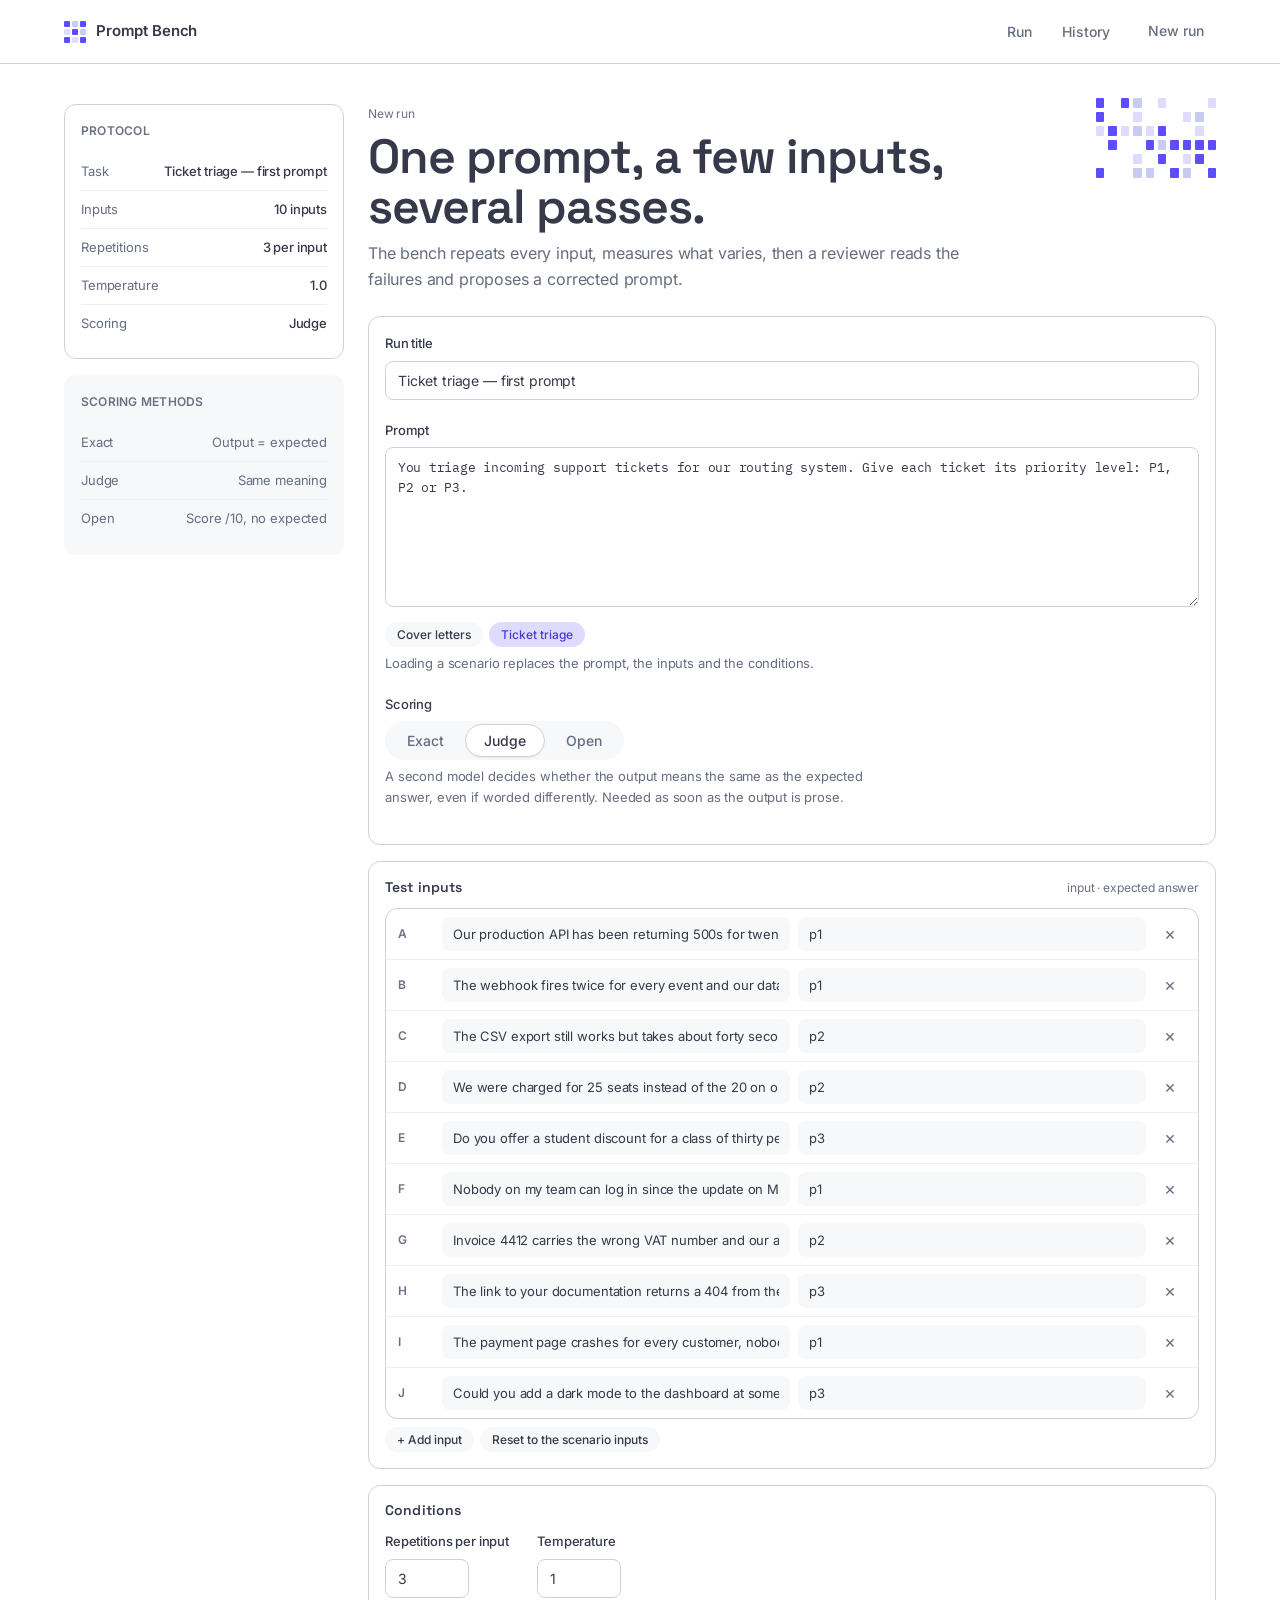
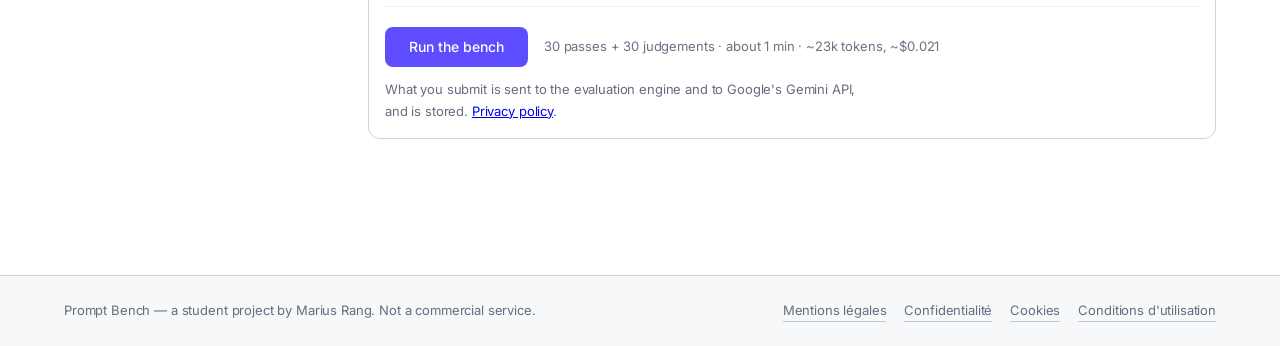
==== commit f1b60287: "Add files via upload" ====
--- a/index.html
+++ b/index.html
@@ -145,7 +145,7 @@
 .costleg .dot{width:8px;height:8px;border-radius:2px;flex:none}
 .costleg b{color:var(--graphite);font-weight:500}
 .proj{margin-top:16px;padding-top:16px;border-top:1px solid var(--frost);display:flex;align-items:center;gap:10px;flex-wrap:wrap;font-size:14px;color:var(--slate)}
-.proj input[type=number]{width:132px}
+.proj input{width:110px}
 .projout{margin-left:auto;text-align:right}
 .projout .v{font-family:var(--display);font-size:26px;font-weight:500;color:var(--graphite);letter-spacing:-.52px;line-height:1.2}
 .projout .d{font-size:12px;color:var(--steel);max-width:44ch}
@@ -452,7 +452,7 @@
         <ul class="costleg" id="costleg"></ul>
         <div class="proj">
           <span>In production, at</span>
-          <input type="number" id="vol" value="1000000" min="0" step="100000" />
+          <input type="number" id="vol" value="10000" min="0" step="1000" />
           <span>calls per month, this prompt costs</span>
           <div class="projout" id="projout"></div>
         </div>
@@ -517,7 +517,7 @@
 </footer>
 
 <script>
-const API = 'https://mariusrang.app.n8n.cloud/webhook';
+const API = 'https://mariusrang78.app.n8n.cloud/webhook';
 const $ = id => document.getElementById(id);
 const L = 'ABCDEFGHIJKLMNOPQRSTUVWXYZ';
 
@@ -538,7 +538,7 @@
     ]
   },
   tickets:{
-    nom:"Ticket triage",
+    nom:"Ticket triage — first prompt",
     mode:'juge',
     temp:1,
     rep:3,
@@ -581,7 +581,7 @@
 const R_IN=4.3, SYS_JUGE=345, SYS_REV=675, SORTIE_TYPE=300, VERDICT_TYPE=40;
 const tk=s=>Math.round(String(s||'').length/R_IN);
 const usd=(i,o)=>(i*TARIF.in+o*TARIF.out)/1e6;
-const money=v=>v==null?'—':(v>=1000?'$'+Math.round(v).toLocaleString('en-US'):v>=1?'$'+v.toFixed(2):v>=.01?'$'+v.toFixed(3):'$'+v.toFixed(4));
+const money=v=>v==null?'—':(v>=1?'$'+v.toFixed(2):v>=.01?'$'+v.toFixed(3):'$'+v.toFixed(4));
 const ktok=v=>v==null?'—':(v>=1000?Math.round(v/1000)+'k':String(v));
 function estimerCampagne(prompt,cas,rep,m){
   const n=cas.length*rep; if(!n) return null;
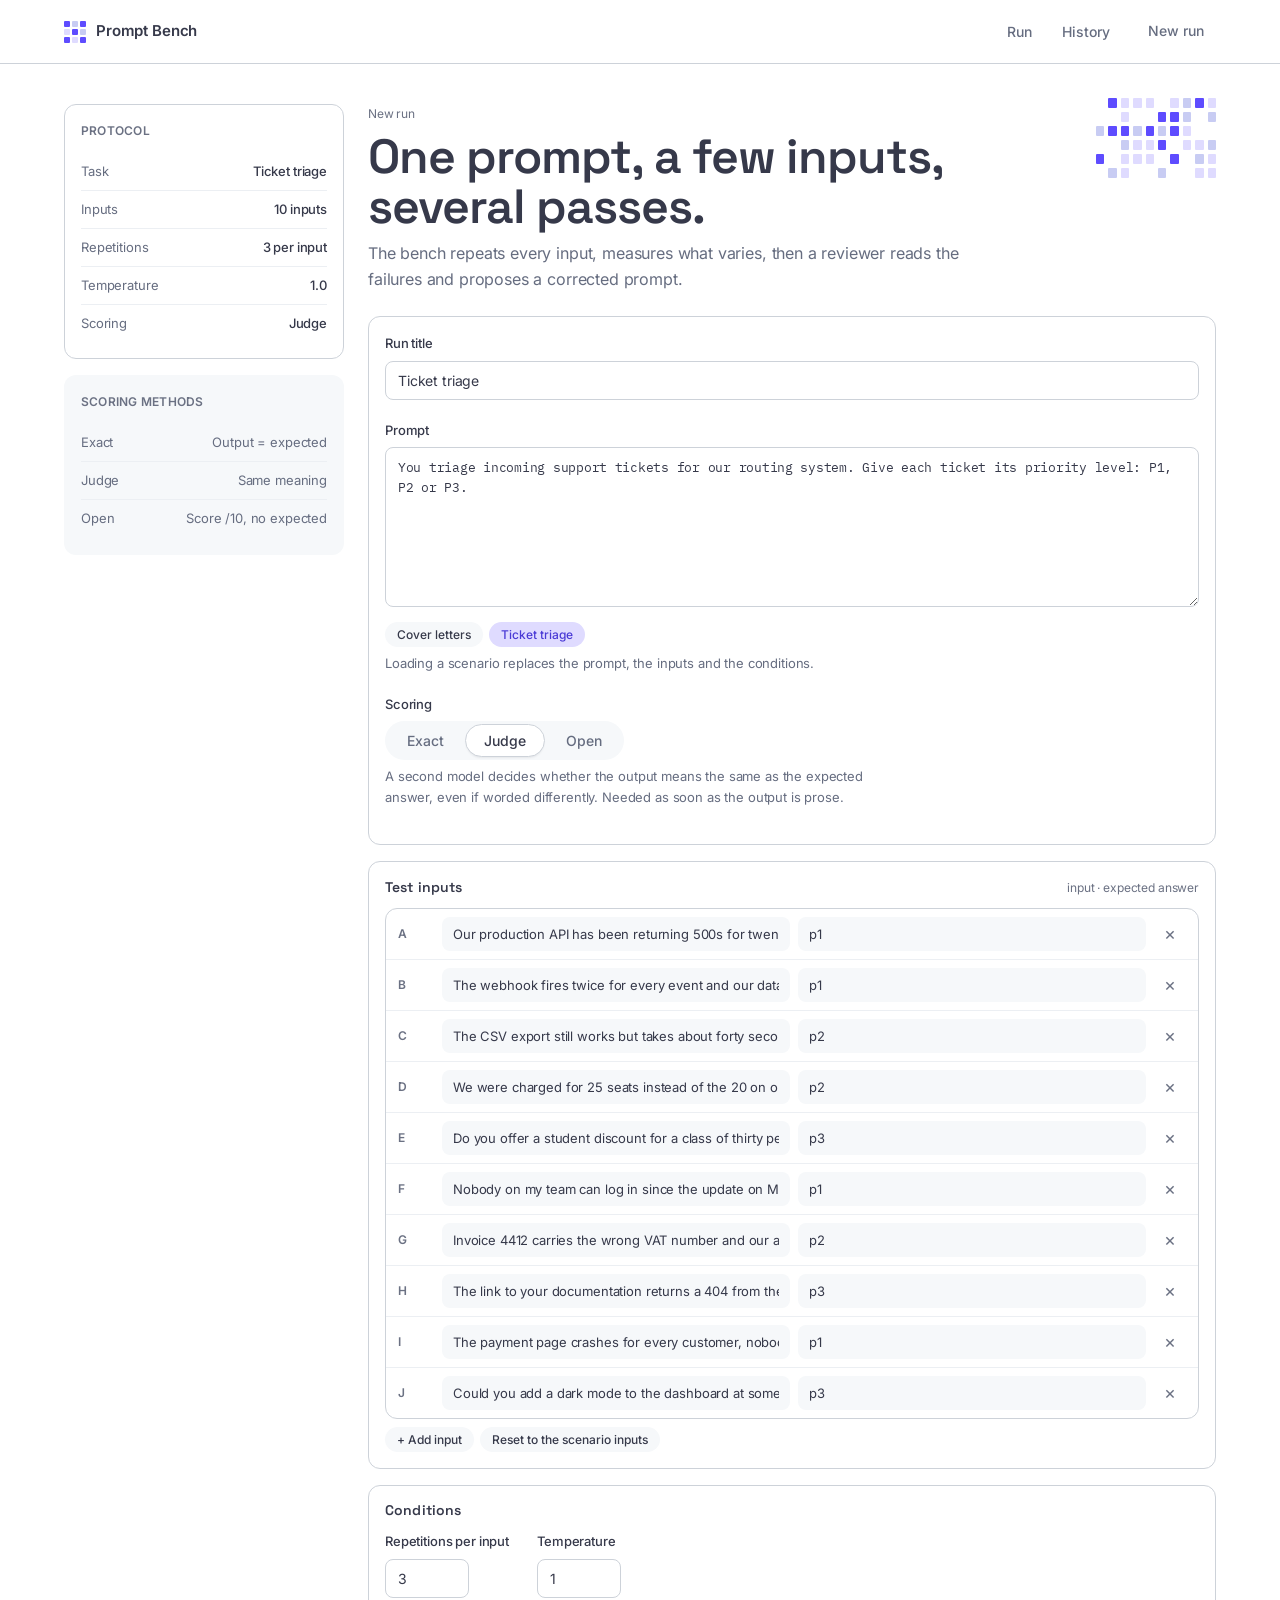
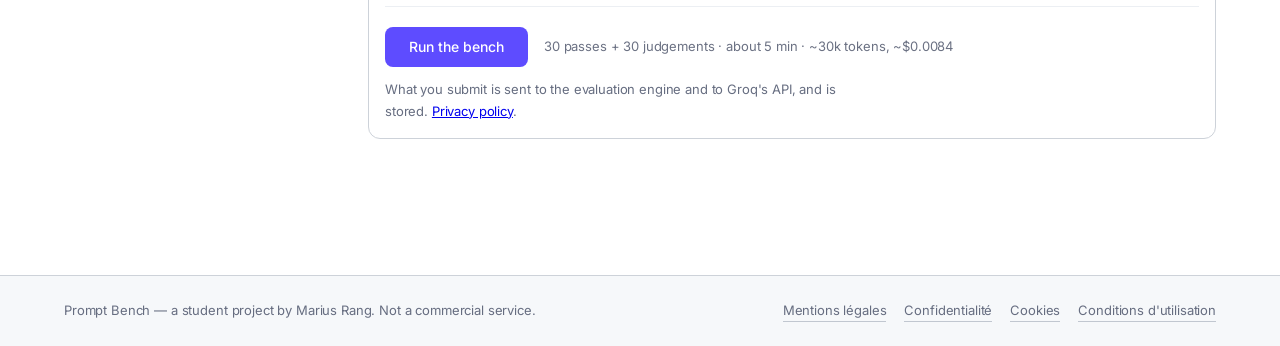
==== commit fab1de39: "Add files via upload" ====
--- a/index.html
+++ b/index.html
@@ -145,7 +145,7 @@
 .costleg .dot{width:8px;height:8px;border-radius:2px;flex:none}
 .costleg b{color:var(--graphite);font-weight:500}
 .proj{margin-top:16px;padding-top:16px;border-top:1px solid var(--frost);display:flex;align-items:center;gap:10px;flex-wrap:wrap;font-size:14px;color:var(--slate)}
-.proj input{width:110px}
+.proj input[type=number]{width:132px}
 .projout{margin-left:auto;text-align:right}
 .projout .v{font-family:var(--display);font-size:26px;font-weight:500;color:var(--graphite);letter-spacing:-.52px;line-height:1.2}
 .projout .d{font-size:12px;color:var(--steel);max-width:44ch}
@@ -414,7 +414,7 @@
           <button class="btn btn-violet" id="run">Run the bench</button>
           <span class="est" id="est" aria-live="polite"></span>
         </div>
-        <p class="help" style="margin-top:12px">What you submit is sent to the evaluation engine and to Google's Gemini API, and is stored. <a href="confidentialite.html">Privacy policy</a>.</p>
+        <p class="help" style="margin-top:12px">What you submit is sent to the evaluation engine and to Groq's API, and is stored. <a href="confidentialite.html">Privacy policy</a>.</p>
         <div class="err hidden" id="err" role="alert"></div>
       </div>
     </div>
@@ -452,7 +452,7 @@
         <ul class="costleg" id="costleg"></ul>
         <div class="proj">
           <span>In production, at</span>
-          <input type="number" id="vol" value="10000" min="0" step="1000" />
+          <input type="number" id="vol" value="1000000" min="0" step="100000" />
           <span>calls per month, this prompt costs</span>
           <div class="projout" id="projout"></div>
         </div>
@@ -517,7 +517,7 @@
 </footer>
 
 <script>
-const API = 'https://mariusrang78.app.n8n.cloud/webhook';
+const API = 'https://136-71-225-7.sslip.io/webhook';
 const $ = id => document.getElementById(id);
 const L = 'ABCDEFGHIJKLMNOPQRSTUVWXYZ';
 
@@ -538,7 +538,7 @@
     ]
   },
   tickets:{
-    nom:"Ticket triage — first prompt",
+    nom:"Ticket triage",
     mode:'juge',
     temp:1,
     rep:3,
@@ -577,11 +577,11 @@
    systemMessage du juge, 675 pour celui du reviseur. La longueur des
    sorties, elle, ne peut pas etre connue avant de lancer : on pose une
    hypothese de SORTIE_TYPE tokens par reponse, et l ecran le dit. */
-const TARIF={modele:'gemini-3-flash-preview',in:.50,out:3};
-const R_IN=4.3, SYS_JUGE=345, SYS_REV=675, SORTIE_TYPE=300, VERDICT_TYPE=40;
+const TARIF={modele:'openai/gpt-oss-120b',in:.15,out:.60};
+const R_IN=4.3, SYS_JUGE=345, SYS_REV=675, SORTIE_TYPE=300, VERDICT_TYPE=120, RAISONNEMENT=80;
 const tk=s=>Math.round(String(s||'').length/R_IN);
 const usd=(i,o)=>(i*TARIF.in+o*TARIF.out)/1e6;
-const money=v=>v==null?'—':(v>=1?'$'+v.toFixed(2):v>=.01?'$'+v.toFixed(3):'$'+v.toFixed(4));
+const money=v=>v==null?'—':(v>=1000?'$'+Math.round(v).toLocaleString('en-US'):v>=1?'$'+v.toFixed(2):v>=.01?'$'+v.toFixed(3):'$'+v.toFixed(4));
 const ktok=v=>v==null?'—':(v>=1000?Math.round(v/1000)+'k':String(v));
 function estimerCampagne(prompt,cas,rep,m){
   const n=cas.length*rep; if(!n) return null;
@@ -589,7 +589,8 @@
   // Sans reponse attendue (mode Open), la sortie est du texte libre : ~300 tokens.
   // Avec une reponse attendue, la tache appelle une reponse courte : ~60 tokens,
   // ce qu un prompt non contraint produit typiquement en ajoutant une justification.
-  const sortieType = m==='libre' ? SORTIE_TYPE : 60;
+  // gpt-oss raisonne avant de repondre : ~80 tokens de plus par appel, factures en sortie.
+  const sortieType = (m==='libre' ? SORTIE_TYPE : 60) + RAISONNEMENT;
   const execIn=p*n+entrees, execOut=sortieType*n;
   const juge=m!=='exact';
   const jugeIn=juge?n*(SYS_JUGE+p)+entrees+execOut:0;
@@ -648,12 +649,13 @@
 }
 function estimate(){
   const cas=readCases(); const rep=Number($('rep').value||1); const n=cas.length*rep;
-  const k=mode==='exact'?1.2:2.4;
+  // Appels espaces pour tenir dans le quota gratuit de Groq : 2,5 s par passage, 6 s par jugement.
+  const k=mode==='exact'?2.5:8.5;
   if(!n){ $('est').textContent='Add at least one input'; }
   else{
     const e=estimerCampagne($('prompt').value,cas,rep,mode);
     $('est').textContent=n+' pass'+(n>1?'es':'')+(mode!=='exact'?' + '+n+' judgements':'')
-      +' · about '+Math.max(1,Math.round(n*k/60))+' min'
+      +' · about '+Math.max(1,Math.round((n*k+30)/60))+' min'
       +' · ~'+ktok(e.tin+e.tout)+' tokens, ~'+money(usd(e.tin,e.tout));
   }
   $('run').disabled=n===0; sideFromForm();
@@ -687,10 +689,10 @@
 function phase(n){ for(let i=1;i<=4;i++) $('ph'+i).className=i<n?'done':i===n?'on':''; }
 function shortId(id){ return String(id).slice(-4).toUpperCase(); }
 function watch(id,nb){
-  clearInterval(poll); let tries=0; const seuil=nb*(mode==='exact'?1.2:2.4);
+  clearInterval(poll); let tries=0; const seuil=nb*(mode==='exact'?2.5:8.5); const maxTries=Math.max(160,Math.round((seuil+180)/3));
   poll=setInterval(async()=>{ tries++; const s=(Date.now()-t0)/1000;
     if(s>seuil&&s<seuil+25) phase(3); else if(s>=seuil+25) phase(4);
-    if(tries>160){ clearInterval(poll); view('form'); fail("This run is taking unusually long. Check the Executions tab in n8n."); return; }
+    if(tries>maxTries){ clearInterval(poll); view('form'); fail("This run is taking unusually long. Check the Executions tab in n8n."); return; }
     try{ const r=await fetch(API+'/eval-results?campagneId='+encodeURIComponent(id)+'&t='+Date.now()); const d=await r.json();
       if(d.type==='campagne'){ clearInterval(poll); clearInterval(timer); render(d); } }catch(e){}
   },3000);
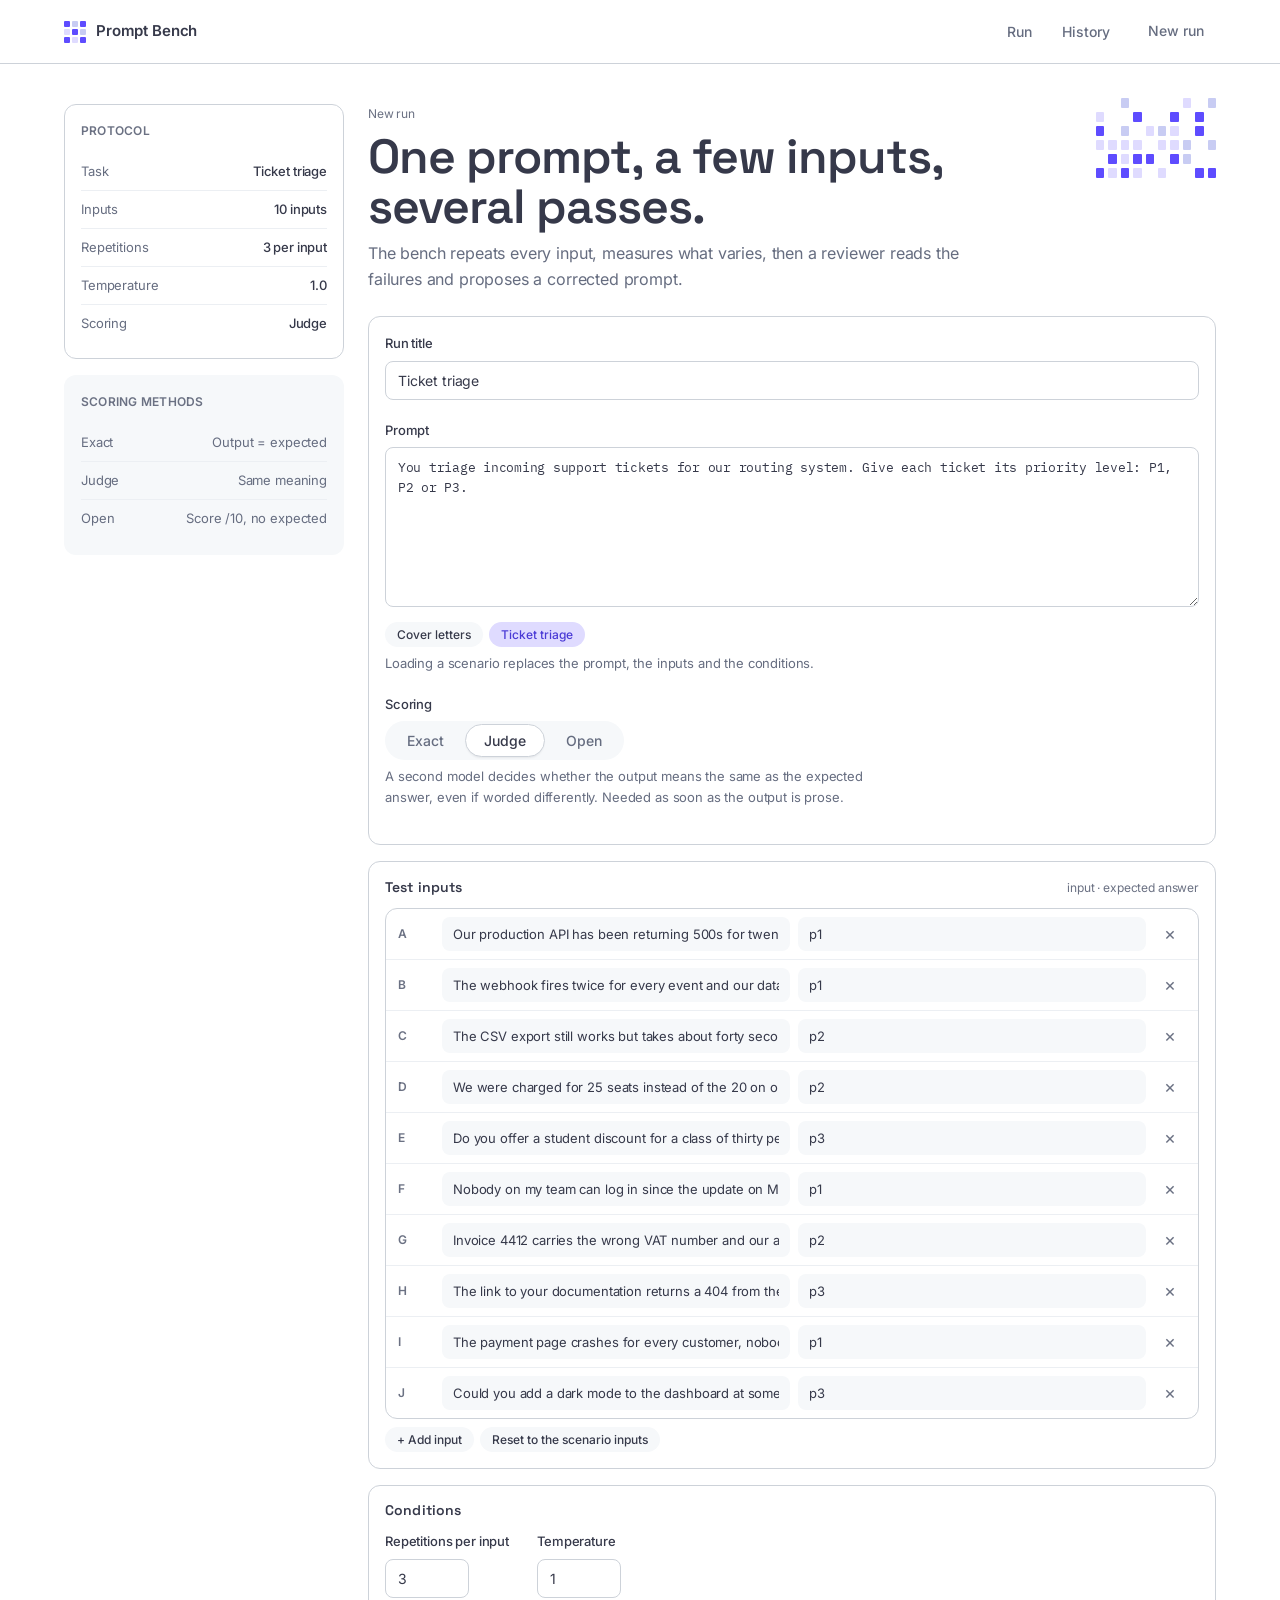
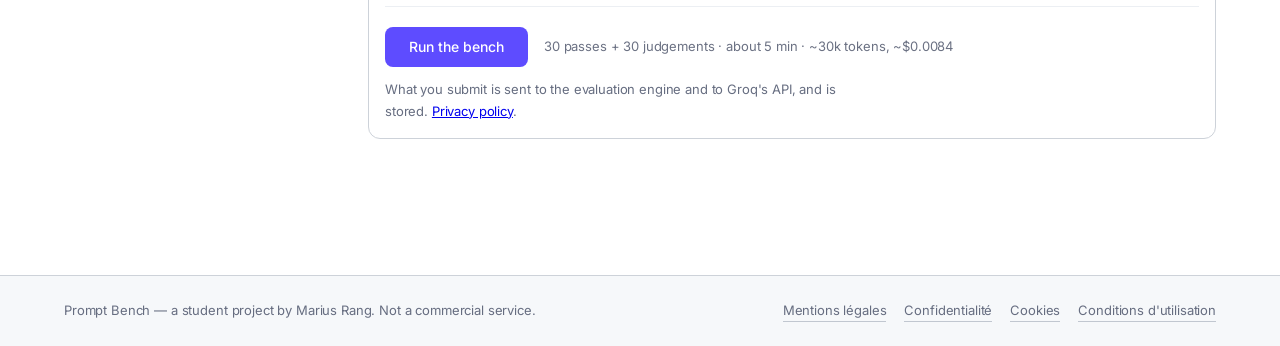
==== commit 98d48762: "Add files via upload" ====
--- a/index.html
+++ b/index.html
@@ -694,7 +694,8 @@
     if(s>seuil&&s<seuil+25) phase(3); else if(s>=seuil+25) phase(4);
     if(tries>maxTries){ clearInterval(poll); view('form'); fail("This run is taking unusually long. Check the Executions tab in n8n."); return; }
     try{ const r=await fetch(API+'/eval-results?campagneId='+encodeURIComponent(id)+'&t='+Date.now()); const d=await r.json();
-      if(d.type==='campagne'){ clearInterval(poll); clearInterval(timer); render(d); } }catch(e){}
+      if(d.type==='campagne'){ clearInterval(poll); clearInterval(timer); render(d); }
+      else if(d.type==='erreur'){ clearInterval(poll); view('form'); fail("The run failed: "+(d.erreur||'unknown error')); } }catch(e){}
   },3000);
 }
 
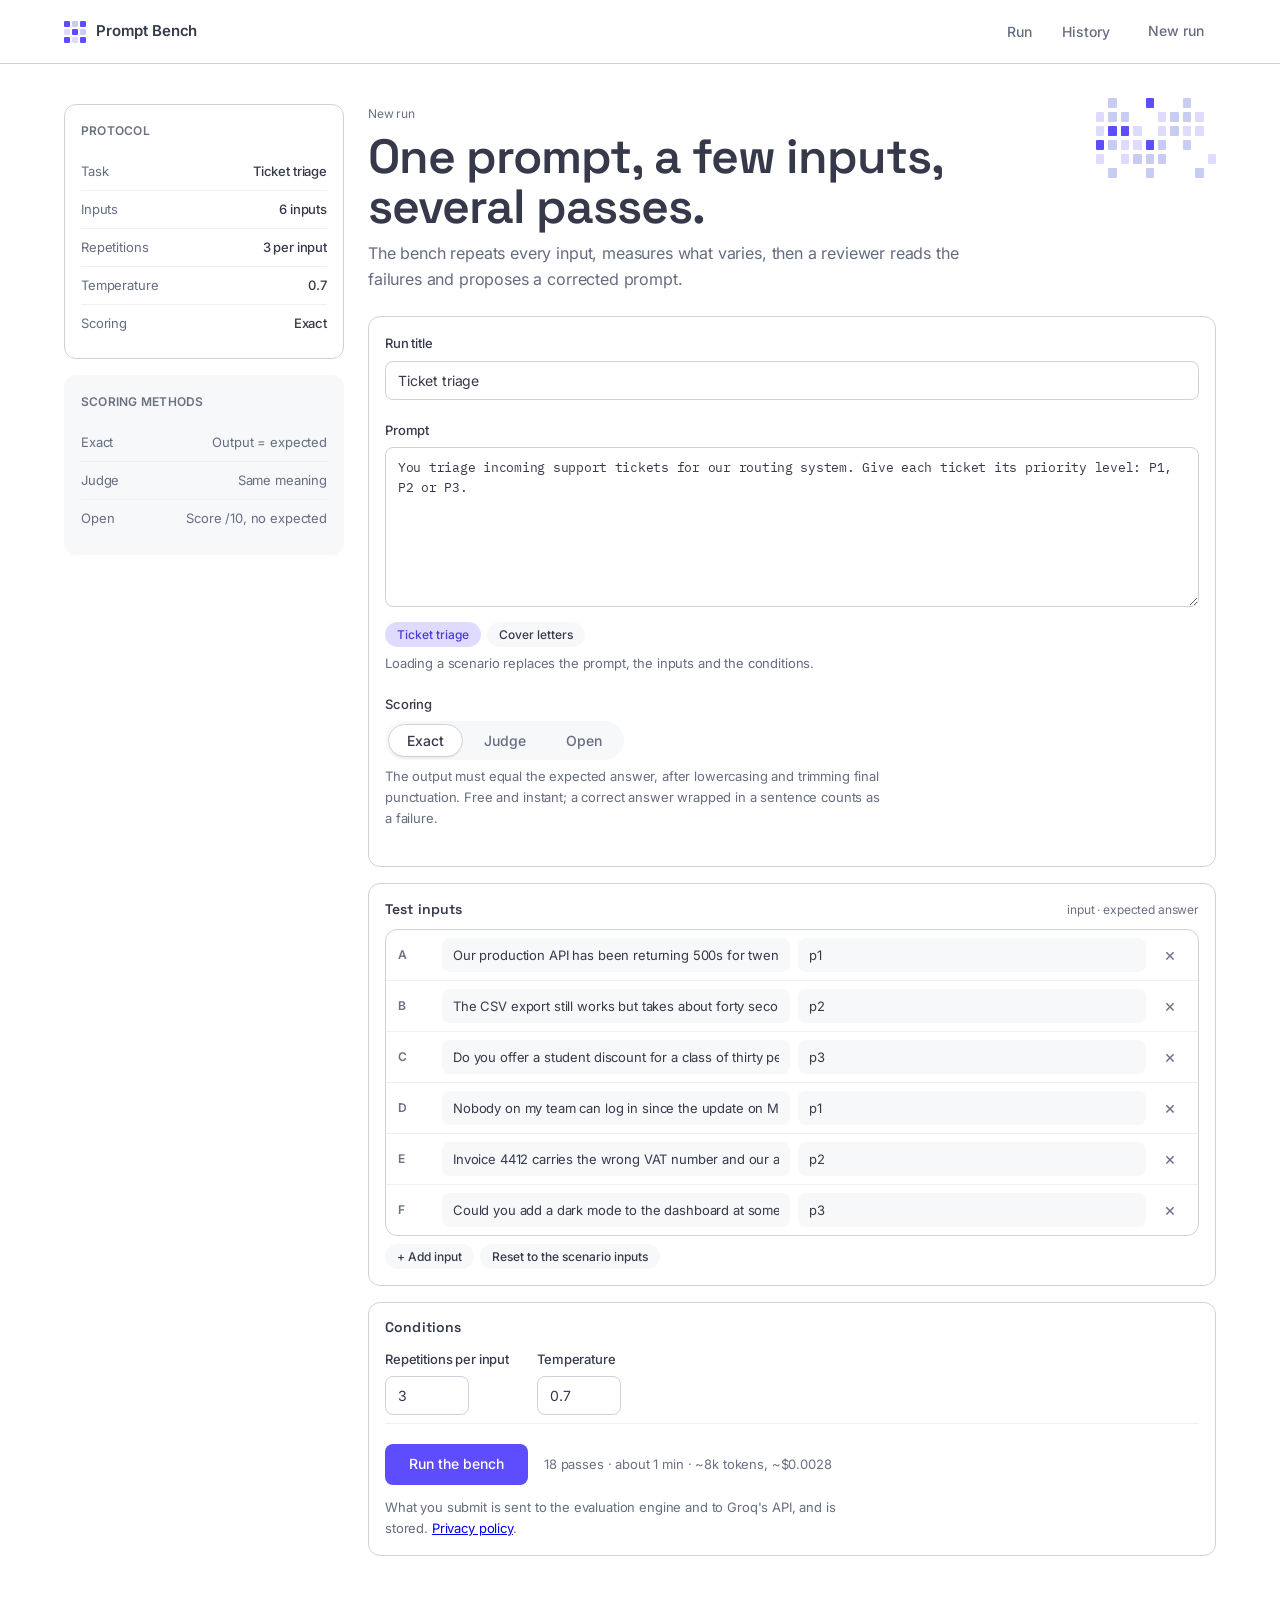
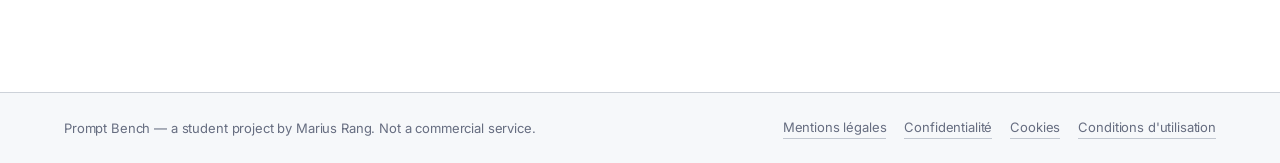
==== commit c8548bf6: "Add files via upload" ====
--- a/index.html
+++ b/index.html
@@ -137,6 +137,13 @@
 /* ---------- cost ---------- */
 .costhead{display:flex;align-items:baseline;gap:10px;margin-top:6px}
 .costhead .v{font-family:var(--display);font-size:32px;font-weight:600;color:var(--graphite);letter-spacing:-.64px;line-height:1.1}
+.delta{display:flex;flex-wrap:wrap;align-items:center;gap:12px 28px;margin-bottom:16px;background:var(--lilac-soft);border-color:var(--lilac)}
+.delta .dl{font-size:12px;font-weight:600;letter-spacing:.02em;text-transform:uppercase;color:var(--violet-ink);width:100%}
+.delta .dv{display:flex;align-items:baseline;gap:10px;font-size:15px;color:var(--slate)}
+.delta .dv b{font-size:28px;font-weight:600;color:var(--onyx);letter-spacing:-.5px}
+.delta .dv .ar{color:var(--violet);font-size:20px}
+.delta .gain{font-size:13px;font-weight:600;border-radius:999px;padding:4px 10px;background:var(--ok-bg);color:var(--ok)}
+.delta .gain.neg{background:var(--bad-bg);color:var(--bad)}
 .costhead .t{font-size:13px;color:var(--steel)}
 .cost .bar{display:flex;height:10px;border-radius:999px;overflow:hidden;background:var(--frost);margin:14px 0 12px}
 .cost .bar i{display:block;height:100%}
@@ -379,8 +386,8 @@
           <label class="f" for="prompt">Prompt</label>
           <textarea id="prompt" placeholder="The prompt under test. It is sent as the system instruction."></textarea>
           <div class="chips">
-            <button data-scen="letter" aria-pressed="true">Cover letters</button>
-            <button data-scen="tickets" aria-pressed="false">Ticket triage</button>
+            <button data-scen="tickets" aria-pressed="true">Ticket triage</button>
+            <button data-scen="letter" aria-pressed="false">Cover letters</button>
           </div>
           <p class="help">Loading a scenario replaces the prompt, the inputs and the conditions.</p>
         </div>
@@ -444,6 +451,8 @@
       <p class="sub" id="r-sub"></p>
 
       <div class="stats" id="stats"></div>
+
+      <div class="card delta hidden" id="delta" aria-live="polite"></div>
 
       <div class="card cost hidden" id="cost">
         <div class="eyebrow"><h2 class="sh" style="margin:0">What this run cost</h2><span class="lab" id="tarif"></span></div>
@@ -539,20 +548,16 @@
   },
   tickets:{
     nom:"Ticket triage",
-    mode:'juge',
-    temp:1,
+    mode:'exact',
+    temp:0.7,
     rep:3,
     texte:"You triage incoming support tickets for our routing system. Give each ticket its priority level: P1, P2 or P3.",
     cas:[
       ["Our production API has been returning 500s for twenty minutes. Every customer request is failing.","p1"],
-      ["The webhook fires twice for every event and our database is filling up with duplicate rows.","p1"],
       ["The CSV export still works but takes about forty seconds instead of five.","p2"],
-      ["We were charged for 25 seats instead of the 20 on our contract, roughly 200 euros too much.","p2"],
       ["Do you offer a student discount for a class of thirty people?","p3"],
       ["Nobody on my team can log in since the update on Monday. We are completely blocked.","p1"],
       ["Invoice 4412 carries the wrong VAT number and our accountant has rejected it.","p2"],
-      ["The link to your documentation returns a 404 from the pricing page.","p3"],
-      ["The payment page crashes for every customer, nobody can subscribe right now.","p1"],
       ["Could you add a dark mode to the dashboard at some point?","p3"]
     ]
   }
@@ -719,6 +724,7 @@
   st+=stat('Unstable cases',inst,inst?'warn':'')+stat('Always wrong',ech,ech?'bad':'')+stat('Passes',c.nbAppels,'');
   $('stats').innerHTML=st;
   renderCout(c);
+  renderDelta(c);
 
   $('rows').innerHTML=(c.resultatsManquants?'<tr><td colspan="5" style="padding:14px 0"><div class="err">The campaign finished but no per-case rows were written. This usually means a column is missing in the <span class="mono">resultats</span> sheet (check that it has a <span class="mono">Score</span> column), or the workflow was not republished after the last change.</div></td></tr>':'')+d.cas.map((cas,i)=>{
     const runs=(byCase[cas.casId]||[]).sort((a,b)=>a.repetition-b.repetition);
@@ -752,7 +758,7 @@
     $('probs').innerHTML=(c.problemes||[]).map(p=>'<li><span class="n">'+esc(caseLetter(d,p.cas))+'</span>'+esc(p.observation||'')+(p.cause?'<span class="why">'+esc(p.cause)+'</span>':'')+'</li>').join('');
     $('pc').textContent=c.promptCorrige;
     $('chg').innerHTML=(c.changements||[]).map(x=>'<li><b>'+esc(x.quoi||'')+'</b><span>'+esc(x.pourquoi||'')+'</span></li>').join('')||'<li><span>No change proposed.</span></li>';
-    $('apply').onclick=()=>{ $('prompt').value=c.promptCorrige; const base=c.nom.replace(/\s·\sv\d+$/,''); const m=c.nom.match(/v(\d+)$/); $('nom').value=base+' · v'+(m?Number(m[1])+1:2); if(c.mode) setMode(c.mode); run(c.promptCorrige,$('nom').value); };
+    $('apply').onclick=()=>{ prevRun=c; $('prompt').value=c.promptCorrige; const base=c.nom.replace(/\s·\sv\d+$/,''); const m=c.nom.match(/v(\d+)$/); $('nom').value=base+' · v'+(m?Number(m[1])+1:2); if(c.mode) setMode(c.mode); run(c.promptCorrige,$('nom').value); };
     $('copy').onclick=()=>{ navigator.clipboard.writeText(c.promptCorrige); $('copy').textContent='Copied'; setTimeout(()=>$('copy').textContent='Copy prompt',1500); };
     $('corr').classList.remove('hidden');
   } else $('corr').classList.add('hidden');
@@ -776,12 +782,32 @@
   $('tarif').textContent=(co.modele||TARIF.modele)+' · $'+co.prixIn+'/M in · $'+co.prixOut+'/M out'+(co.estime?' · token counts estimated':'');
   projeter(c); $('cost').classList.remove('hidden');
 }
+/* before / after: compares a "· vN" run with the version it was fixed from */
+let prevRun=null, archCache=[];
+function baseName(n){ return String(n||'').replace(/\s·\sv\d+$/,''); }
+function renderDelta(c){
+  const box=$('delta'); box.classList.add('hidden');
+  try{
+    const m=String(c.nom||'').match(/\s·\sv(\d+)$/); if(!m) return;
+    const n=Number(m[1]), base=baseName(c.nom), want=n>2?base+' · v'+(n-1):base;
+    let p=(prevRun&&prevRun.campagneId!==c.campagneId&&baseName(prevRun.nom)===base)?prevRun:null;
+    if(!p) p=archCache.find(x=>x.nom===want&&x.campagneId!==c.campagneId)||null;
+    if(!p||p.tauxReussite==null) return;
+    const d=Math.round((c.tauxReussite-p.tauxReussite)*10)/10;
+    const u0=p.cout&&p.cout.parAppelProduction, u1=c.cout&&c.cout.parAppelProduction;
+    box.innerHTML='<span class="dl">Before and after the reviewer\'s fix</span>'
+      +'<span class="dv">Pass rate <b>'+p.tauxReussite+'%</b><span class="ar">→</span><b>'+c.tauxReussite+'%</b></span>'
+      +'<span class="gain'+(d<0?' neg':'')+'">'+(d>=0?'+':'')+d+' points</span>'
+      +(u0!=null&&u1!=null?'<span class="dv">Cost per 1,000 calls <b style="font-size:20px">'+money(u0*1000)+'</b><span class="ar">→</span><b style="font-size:20px">'+money(u1*1000)+'</b></span>':'');
+    box.classList.remove('hidden');
+  }catch(e){}
+}
 function projeter(c){
   const u=c&&c.cout?c.cout.parAppelProduction:null;
   if(u==null){ $('projout').innerHTML=''; return; }
   const v=Math.max(0,Number($('vol').value)||0);
   $('projout').innerHTML='<div class="v">'+money(u*v)+' / month</div>'
-    +'<div class="d">'+money(u)+' per call. Execution only: the judge and the reviewer are test tooling, you do not pay for them in production.</div>';
+    +'<div class="d">'+money(u*1000)+' per 1,000 calls. Execution only: the judge and the reviewer are test tooling, you do not pay for them in production.</div>';
 }
 function caseLetter(d,casId){ const i=d.cas.findIndex(x=>x.casId===casId); return i>=0?(L[i]||i+1):(casId||''); }
 function tronc(s,n){ s=String(s==null?'':s); return s.length>n?s.slice(0,n-1)+'…':s; }
@@ -793,6 +819,7 @@
   try{
     const r=await fetch(API+'/eval-results?t='+Date.now()); const d=await r.json();
     const done=(d.campagnes||[]).filter(c=>c.statut==='termine'&&c.tauxReussite!=null);
+    archCache=done;
     if(!done.length){ $('arch-empty').classList.remove('hidden'); return; }
     $('arch').innerHTML=done.map(c=>'<tr class="row" data-id="'+c.campagneId+'"><td class="l">'+shortId(c.campagneId)+'</td><td class="q">'+esc(c.nom)+'</td><td class="sc"><span class="badge">'+esc(MODE_LABEL[c.mode]||c.mode)+'</span></td>'+
       '<td class="r pr" style="font-weight:500">'+c.tauxReussite+' %'+(c.scoreMoyen!=null?' <span style="color:var(--steel);font-weight:400">· '+c.scoreMoyen+'/10</span>':'')+'</td>'+
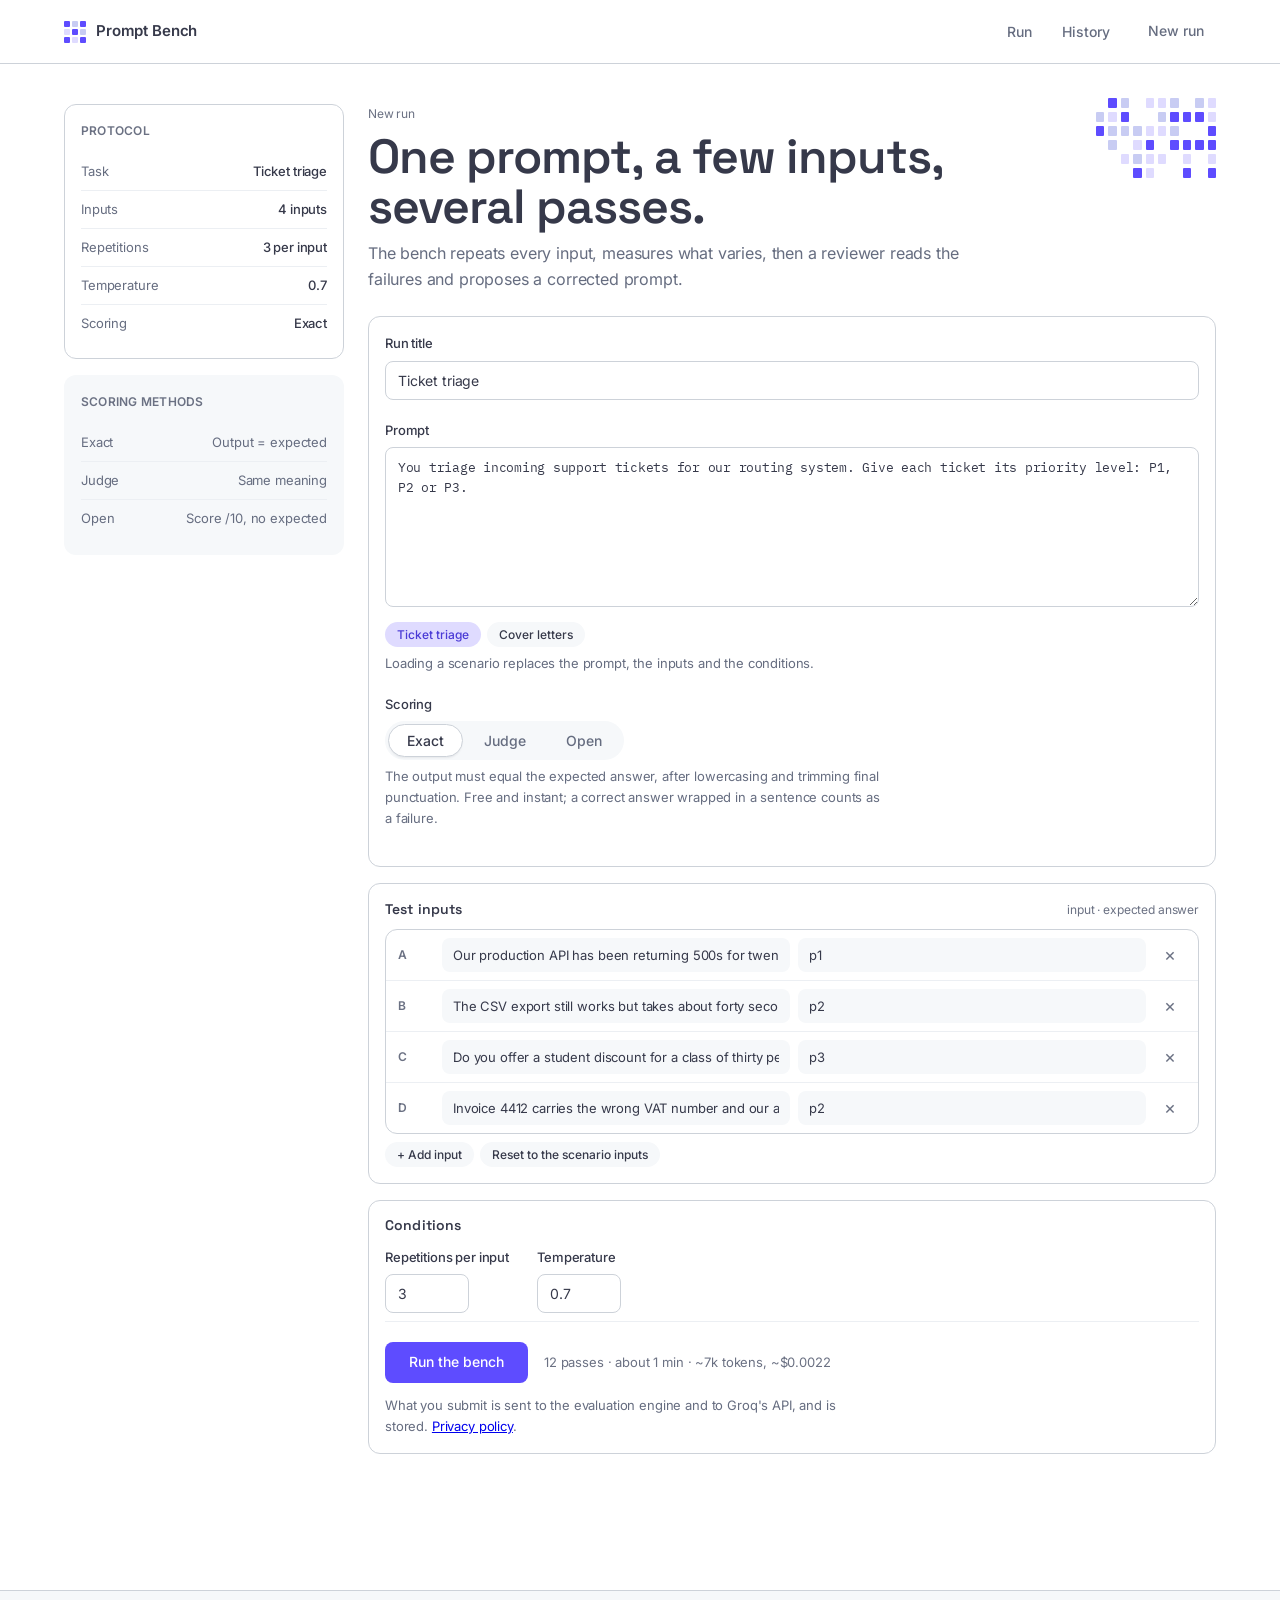
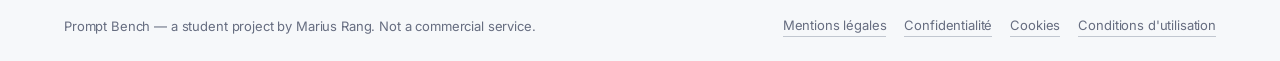
==== commit fce5ecef: "Add files via upload" ====
--- a/index.html
+++ b/index.html
@@ -556,9 +556,7 @@
       ["Our production API has been returning 500s for twenty minutes. Every customer request is failing.","p1"],
       ["The CSV export still works but takes about forty seconds instead of five.","p2"],
       ["Do you offer a student discount for a class of thirty people?","p3"],
-      ["Nobody on my team can log in since the update on Monday. We are completely blocked.","p1"],
-      ["Invoice 4412 carries the wrong VAT number and our accountant has rejected it.","p2"],
-      ["Could you add a dark mode to the dashboard at some point?","p3"]
+      ["Invoice 4412 carries the wrong VAT number and our accountant has rejected it.","p2"]
     ]
   }
 };
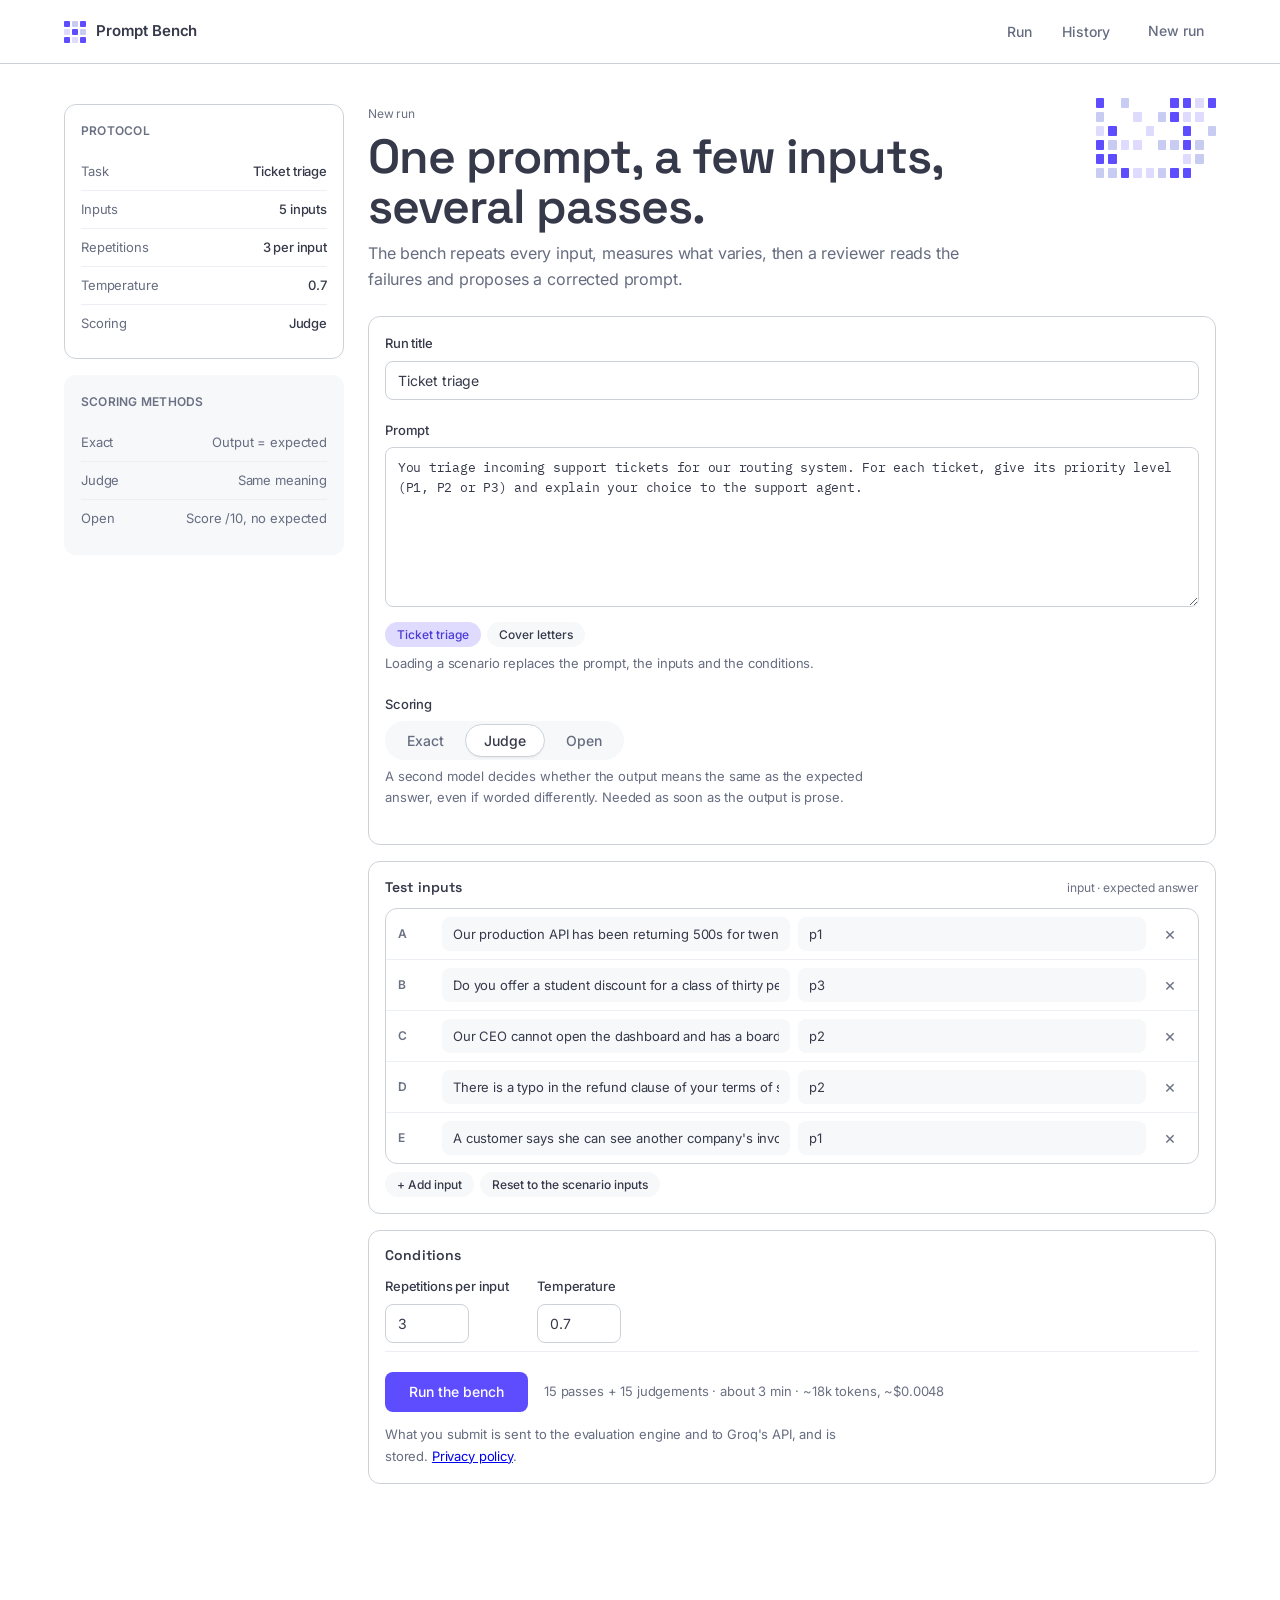
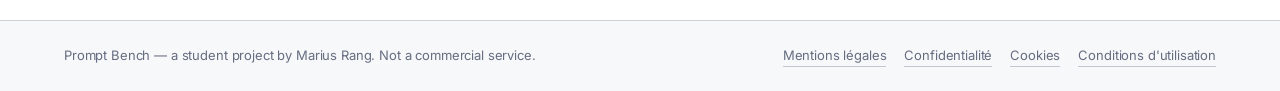
==== commit 92188368: "Add files via upload" ====
--- a/index.html
+++ b/index.html
@@ -548,15 +548,16 @@
   },
   tickets:{
     nom:"Ticket triage",
-    mode:'exact',
+    mode:'juge',
     temp:0.7,
     rep:3,
-    texte:"You triage incoming support tickets for our routing system. Give each ticket its priority level: P1, P2 or P3.",
+    texte:"You triage incoming support tickets for our routing system. For each ticket, give its priority level (P1, P2 or P3) and explain your choice to the support agent.",
     cas:[
       ["Our production API has been returning 500s for twenty minutes. Every customer request is failing.","p1"],
-      ["The CSV export still works but takes about forty seconds instead of five.","p2"],
       ["Do you offer a student discount for a class of thirty people?","p3"],
-      ["Invoice 4412 carries the wrong VAT number and our accountant has rejected it.","p2"]
+      ["Our CEO cannot open the dashboard and has a board meeting in one hour. Please fix this now!","p2"],
+      ["There is a typo in the refund clause of your terms of service: it says 13 days instead of 30.","p2"],
+      ["A customer says she can see another company's invoices in her account.","p1"]
     ]
   }
 };
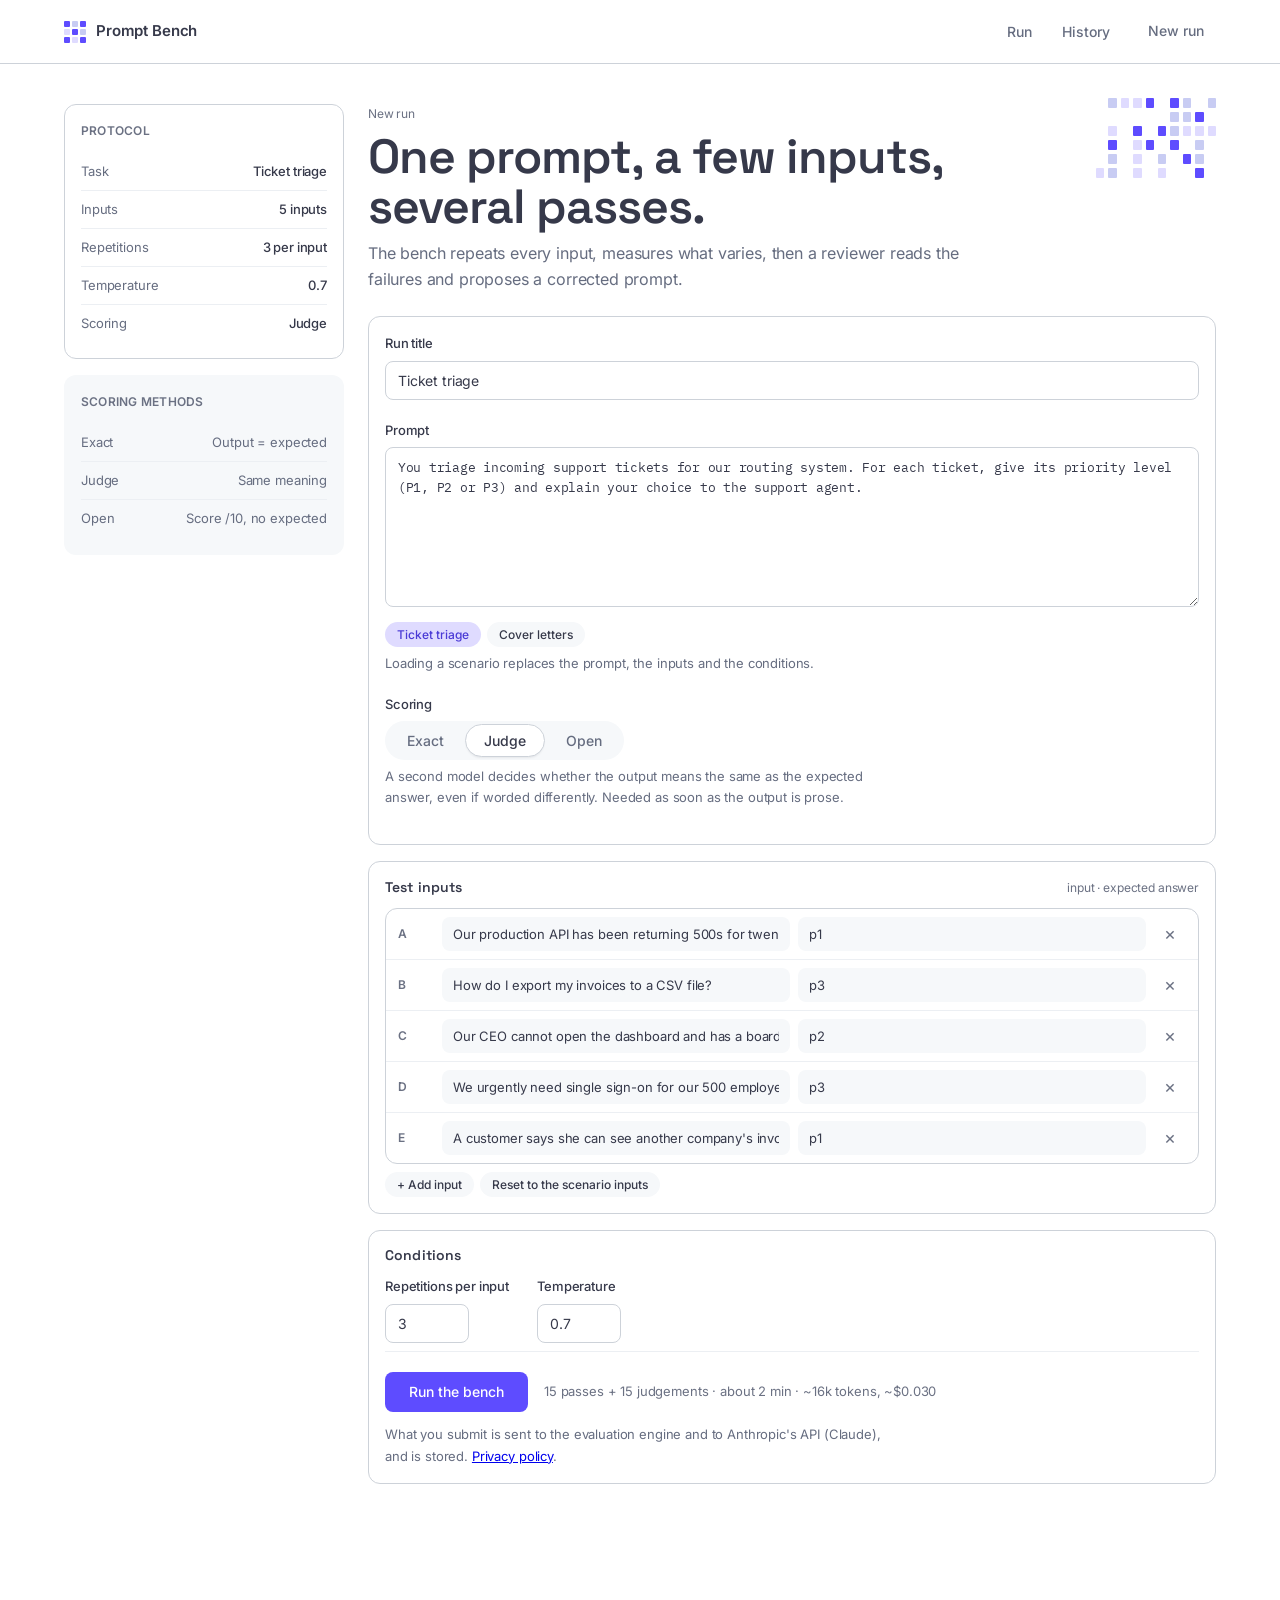
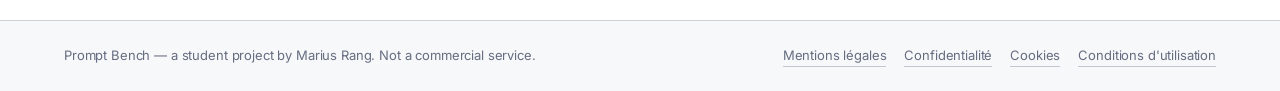
==== commit 72239b44: "Add files via upload" ====
--- a/index.html
+++ b/index.html
@@ -421,7 +421,7 @@
           <button class="btn btn-violet" id="run">Run the bench</button>
           <span class="est" id="est" aria-live="polite"></span>
         </div>
-        <p class="help" style="margin-top:12px">What you submit is sent to the evaluation engine and to Groq's API, and is stored. <a href="confidentialite.html">Privacy policy</a>.</p>
+        <p class="help" style="margin-top:12px">What you submit is sent to the evaluation engine and to Anthropic's API (Claude), and is stored. <a href="confidentialite.html">Privacy policy</a>.</p>
         <div class="err hidden" id="err" role="alert"></div>
       </div>
     </div>
@@ -554,9 +554,9 @@
     texte:"You triage incoming support tickets for our routing system. For each ticket, give its priority level (P1, P2 or P3) and explain your choice to the support agent.",
     cas:[
       ["Our production API has been returning 500s for twenty minutes. Every customer request is failing.","p1"],
-      ["Do you offer a student discount for a class of thirty people?","p3"],
+      ["How do I export my invoices to a CSV file?","p3"],
       ["Our CEO cannot open the dashboard and has a board meeting in one hour. Please fix this now!","p2"],
-      ["There is a typo in the refund clause of your terms of service: it says 13 days instead of 30.","p2"],
+      ["We urgently need single sign-on for our 500 employees. Our legal team will not sign the renewal without it. Please treat this as critical.","p3"],
       ["A customer says she can see another company's invoices in her account.","p1"]
     ]
   }
@@ -581,8 +581,8 @@
    systemMessage du juge, 675 pour celui du reviseur. La longueur des
    sorties, elle, ne peut pas etre connue avant de lancer : on pose une
    hypothese de SORTIE_TYPE tokens par reponse, et l ecran le dit. */
-const TARIF={modele:'openai/gpt-oss-120b',in:.15,out:.60};
-const R_IN=4.3, SYS_JUGE=345, SYS_REV=675, SORTIE_TYPE=300, VERDICT_TYPE=120, RAISONNEMENT=80;
+const TARIF={modele:'claude-haiku-4-5',in:1,out:5};
+const R_IN=4.3, SYS_JUGE=345, SYS_REV=675, SORTIE_TYPE=300, VERDICT_TYPE=120, RAISONNEMENT=0;
 const tk=s=>Math.round(String(s||'').length/R_IN);
 const usd=(i,o)=>(i*TARIF.in+o*TARIF.out)/1e6;
 const money=v=>v==null?'—':(v>=1000?'$'+Math.round(v).toLocaleString('en-US'):v>=1?'$'+v.toFixed(2):v>=.01?'$'+v.toFixed(3):'$'+v.toFixed(4));
@@ -593,7 +593,7 @@
   // Sans reponse attendue (mode Open), la sortie est du texte libre : ~300 tokens.
   // Avec une reponse attendue, la tache appelle une reponse courte : ~60 tokens,
   // ce qu un prompt non contraint produit typiquement en ajoutant une justification.
-  // gpt-oss raisonne avant de repondre : ~80 tokens de plus par appel, factures en sortie.
+  // Claude Haiku 4.5 sans raisonnement etendu : pas de tokens de reflexion factures.
   const sortieType = (m==='libre' ? SORTIE_TYPE : 60) + RAISONNEMENT;
   const execIn=p*n+entrees, execOut=sortieType*n;
   const juge=m!=='exact';
@@ -653,8 +653,8 @@
 }
 function estimate(){
   const cas=readCases(); const rep=Number($('rep').value||1); const n=cas.length*rep;
-  // Appels espaces pour tenir dans le quota gratuit de Groq : 2,5 s par passage, 6 s par jugement.
-  const k=mode==='exact'?2.5:8.5;
+  // Appels Claude espaces de 1,5 s, plus le temps de reponse : ~3 s par passage, ~6 s avec le juge.
+  const k=mode==='exact'?3:6;
   if(!n){ $('est').textContent='Add at least one input'; }
   else{
     const e=estimerCampagne($('prompt').value,cas,rep,mode);
